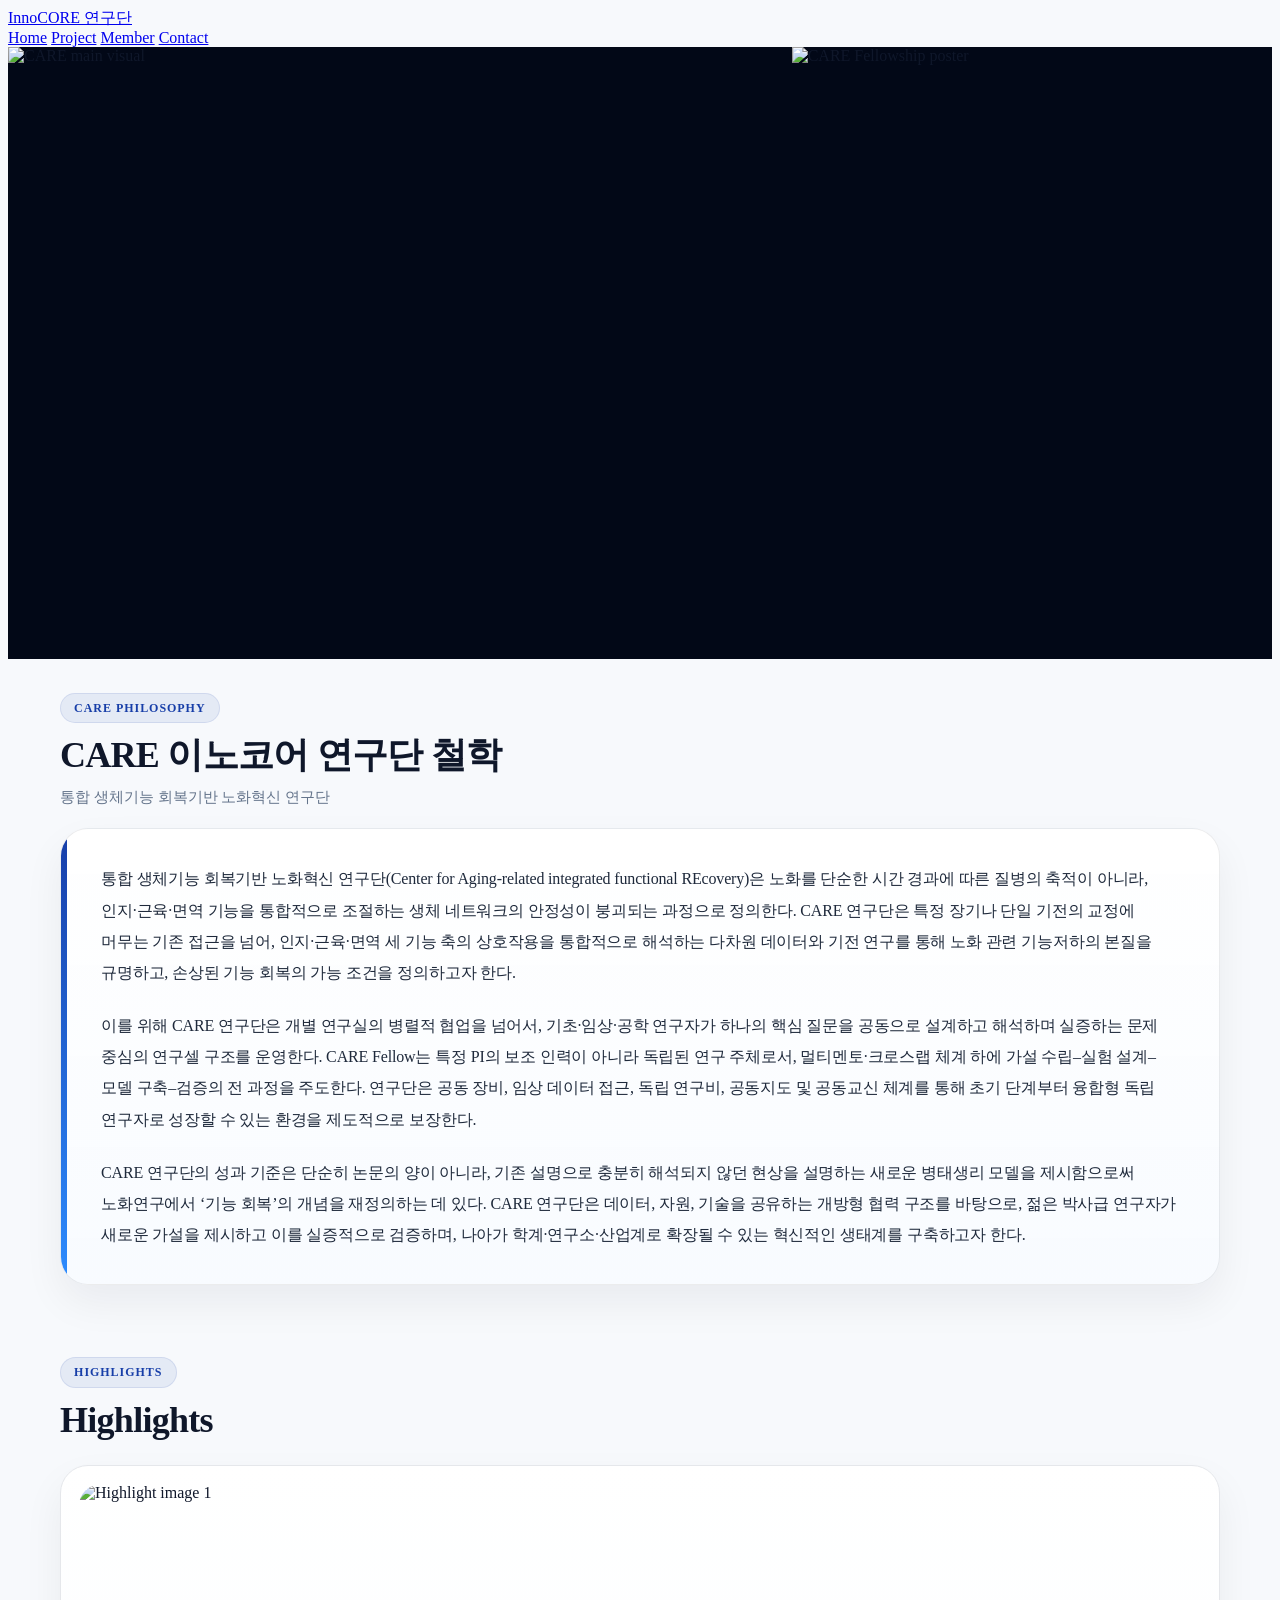
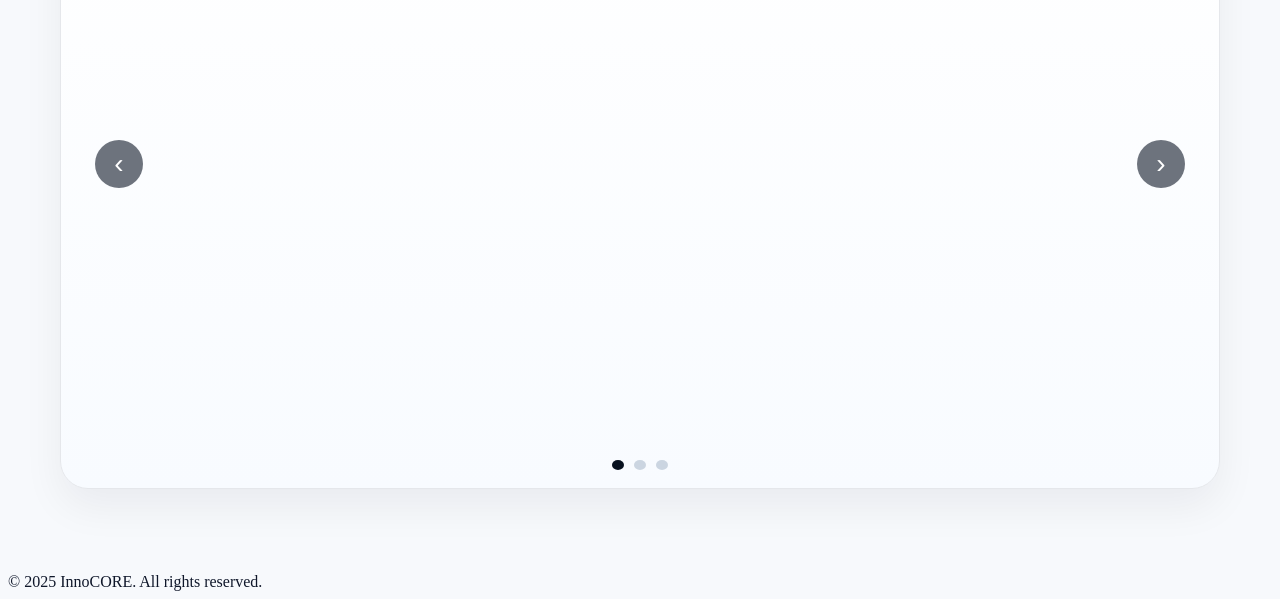
==== index.html @ 2d4a8a47 "add Philosophy" ====
<!DOCTYPE html>
<html lang="ko">
<head>
  <meta charset="UTF-8" />
  <title>InnoCORE 연구단</title>
  <meta name="viewport" content="width=device-width, initial-scale=1.0" />

  <link rel="stylesheet" href="assets/css/style.css" />
  <link rel="stylesheet" href="assets/css/home.css" />
</head>

<body class="home">

  <header class="site-header">
    <a class="brand" href="./" aria-label="Go to Home">
      <span class="brand-text">InnoCORE 연구단</span>
    </a>

    <nav class="site-nav">
      <a href="./">Home</a>
      <a href="project/">Project</a>
      <a href="member/">Member</a>
      <a href="contact/">Contact</a>
    </nav>
  </header>

  <!-- =========================
       HERO
  ========================= -->
  <section class="home-hero-dual">
    <div class="hero-grid">
      <figure class="hero-item hero-item-result">
        <img
          src="assets/img/main/main0.png"
          alt="CARE main visual"
        />
      </figure>

      <figure class="hero-item hero-item-poster">
        <img
          src="assets/img/main/main1.png"
          alt="CARE Fellowship poster"
        />
      </figure>
    </div>
  </section>

  <!-- =========================
       MAIN
  ========================= -->
  <main class="home-page">

    <!-- CARE Philosophy -->
    <section class="home-section philosophy-section">
      <div class="section-head-row philosophy-head">
        <div>
          <span class="section-kicker">CARE Philosophy</span>
          <h2>CARE 이노코어 연구단 철학</h2>
          <p class="section-sub">통합 생체기능 회복기반 노화혁신 연구단</p>
        </div>
      </div>

      <div class="philosophy-card">
        <div class="philosophy-body">
          <p>
            통합 생체기능 회복기반 노화혁신 연구단(Center for Aging-related integrated functional REcovery)은 노화를 단순한 시간 경과에 따른 질병의 축적이 아니라, 인지·근육·면역 기능을 통합적으로 조절하는 생체 네트워크의 안정성이 붕괴되는 과정으로 정의한다. CARE 연구단은 특정 장기나 단일 기전의 교정에 머무는 기존 접근을 넘어, 인지·근육·면역 세 기능 축의 상호작용을 통합적으로 해석하는 다차원 데이터와 기전 연구를 통해 노화 관련 기능저하의 본질을 규명하고, 손상된 기능 회복의 가능 조건을 정의하고자 한다.
          </p>

          <p>
            이를 위해 CARE 연구단은 개별 연구실의 병렬적 협업을 넘어서, 기초·임상·공학 연구자가 하나의 핵심 질문을 공동으로 설계하고 해석하며 실증하는 문제 중심의 연구셀 구조를 운영한다. CARE Fellow는 특정 PI의 보조 인력이 아니라 독립된 연구 주체로서, 멀티멘토·크로스랩 체계 하에 가설 수립–실험 설계–모델 구축–검증의 전 과정을 주도한다. 연구단은 공동 장비, 임상 데이터 접근, 독립 연구비, 공동지도 및 공동교신 체계를 통해 초기 단계부터 융합형 독립 연구자로 성장할 수 있는 환경을 제도적으로 보장한다.
          </p>

          <p>
            CARE 연구단의 성과 기준은 단순히 논문의 양이 아니라, 기존 설명으로 충분히 해석되지 않던 현상을 설명하는 새로운 병태생리 모델을 제시함으로써 노화연구에서 ‘기능 회복’의 개념을 재정의하는 데 있다. CARE 연구단은 데이터, 자원, 기술을 공유하는 개방형 협력 구조를 바탕으로, 젊은 박사급 연구자가 새로운 가설을 제시하고 이를 실증적으로 검증하며, 나아가 학계·연구소·산업계로 확장될 수 있는 혁신적인 생태계를 구축하고자 한다.
          </p>
        </div>
      </div>
    </section>

    <!-- Highlights -->
    <section class="home-section">
      <div class="section-head-row">
        <div>
          <span class="section-kicker">Highlights</span>
          <h2>Highlights</h2>
        </div>
      </div>

      <div class="home-showcase-card">
        <div class="photo-slider">
          <button class="slider-btn prev" aria-label="Previous slide">‹</button>

          <div class="slider-viewport">
            <div class="slider-track">
              <img
                src="assets/img/main/main2.png"
                class="slider-image"
                alt="Highlight image 1"
              />
              <img
                src="assets/img/main/main3.png"
                class="slider-image"
                alt="Highlight image 2"
              />
              <img
                src="assets/img/main/main4.png"
                class="slider-image"
                alt="Highlight image 3"
              />
            </div>
          </div>

          <button class="slider-btn next" aria-label="Next slide">›</button>
        </div>

        <div class="slider-dots">
          <button class="dot active" aria-label="Go to slide 1"></button>
          <button class="dot" aria-label="Go to slide 2"></button>
          <button class="dot" aria-label="Go to slide 3"></button>
        </div>
      </div>
    </section>

  </main>

  <footer>
    © 2025 InnoCORE. All rights reserved.
  </footer>

  <script src="assets/js/main.js"></script>
</body>
</html>
---- assets/css/home.css ----
/* =========================================================
   HOME PAGE
========================================================= */

body.home {
  --home-navy: #08111f;
  --home-blue: #173ea8;
  --home-sky: #2d8cff;
  --home-text: #0f172a;
  --home-muted: #64748b;
  --home-border: #e5e7eb;
  --home-soft: #f8fbff;
  --home-soft-2: #eef4fb;

  background: #f7f9fc;
  color: var(--home-text);
}

/* =========================
   Generic
========================= */

.home-page {
  width: min(1160px, calc(100% - 32px));
  margin: 0 auto;
  padding: 34px 0 84px;
}

.home-section + .home-section {
  margin-top: 72px;
}

.section-head-row {
  display: flex;
  justify-content: space-between;
  align-items: flex-end;
  gap: 20px;
  margin-bottom: 24px;
}

.section-head-row h2 {
  margin: 0;
  font-size: clamp(28px, 3vw, 36px);
  line-height: 1.15;
  letter-spacing: -0.02em;
}

.section-sub {
  margin: 8px 0 0;
  font-size: 15px;
  color: var(--home-muted);
  line-height: 1.7;
}

.section-kicker {
  display: inline-flex;
  align-items: center;
  margin-bottom: 12px;
  padding: 0.42rem 0.82rem;
  border-radius: 999px;
  background: rgba(23, 62, 168, 0.08);
  border: 1px solid rgba(23, 62, 168, 0.10);
  color: var(--home-blue);
  font-size: 12px;
  font-weight: 800;
  letter-spacing: 0.08em;
  text-transform: uppercase;
}

.home-link-btn {
  display: inline-flex;
  align-items: center;
  justify-content: center;
  min-height: 46px;
  padding: 0.78rem 1.15rem;
  border-radius: 999px;
  border: 1px solid var(--home-border);
  background: #ffffff;
  color: var(--home-text);
  font-weight: 700;
  text-decoration: none;
  transition: transform 0.2s ease, box-shadow 0.2s ease, border-color 0.2s ease;
}

.home-link-btn:hover {
  transform: translateY(-2px);
  box-shadow: 0 12px 24px rgba(15, 23, 42, 0.08);
  border-color: #cfd8e3;
}

/* =========================
   HERO - TWO IMAGES
========================= */

.home-hero-dual {
  position: relative;
  width: 100%;
  overflow: hidden;
  background: #020817;
  padding: 0;
}

.hero-grid {
  display: grid;
  grid-template-columns: 1.55fr 0.95fr;
  gap: 0;
  width: 100%;
  margin: 0;
  height: 68vh;
  min-height: 420px;
  max-height: 760px;
}

.hero-item {
  position: relative;
  overflow: hidden;
  background: #000000;
  border-radius: 0;
  box-shadow: none;
  margin: 0;
}

.hero-item img {
  width: 100%;
  height: 100%;
  display: block;
  padding: 0;
  margin: 0;
}

.hero-item-result {
  background: #020817;
}

.hero-item-result img {
  object-fit: cover;
  object-position: center;
}

.hero-item-poster {
  background: #020817;
}

.hero-item-poster img {
  object-fit: contain;
  object-position: center;
  background: #020817;
}

/* =========================
   PHILOSOPHY
========================= */

.philosophy-section {
  margin-top: 0;
}

.philosophy-head {
  margin-bottom: 18px;
}

.philosophy-card {
  position: relative;
  overflow: hidden;
  border: 1px solid rgba(8, 17, 31, 0.08);
  border-radius: 28px;
  background:
    linear-gradient(180deg, rgba(255, 255, 255, 0.96) 0%, rgba(248, 251, 255, 0.98) 100%);
  box-shadow: 0 18px 40px rgba(15, 23, 42, 0.06);
}

.philosophy-card::before {
  content: "";
  position: absolute;
  inset: 0 auto 0 0;
  width: 6px;
  background: linear-gradient(180deg, var(--home-blue) 0%, var(--home-sky) 100%);
}

.philosophy-body {
  padding: 34px 36px 34px 40px;
}

.philosophy-body p {
  margin: 0;
  font-size: 16px;
  line-height: 1.95;
  color: #1e293b;
  letter-spacing: -0.01em;
  word-break: keep-all;
}

.philosophy-body p + p {
  margin-top: 22px;
}

/* =========================
   SHOWCASE / SLIDER
========================= */

.home-showcase-card {
  padding: 18px;
  border: 1px solid var(--home-border);
  border-radius: 28px;
  background: linear-gradient(180deg, #ffffff 0%, var(--home-soft) 100%);
  box-shadow: 0 18px 42px rgba(15, 23, 42, 0.06);
}

.photo-slider {
  position: relative;
  width: 100%;
}

.slider-viewport {
  overflow: hidden;
  border-radius: 22px;
}

.slider-track {
  display: flex;
  transition: transform 0.55s ease;
}

.slider-image {
  min-width: 100%;
  height: 560px;
  object-fit: cover;
  display: block;
}

.slider-btn {
  position: absolute;
  top: 50%;
  transform: translateY(-50%);
  width: 48px;
  height: 48px;
  border-radius: 50%;
  border: none;
  background: rgba(8, 17, 31, 0.58);
  color: #ffffff;
  font-size: 28px;
  cursor: pointer;
  z-index: 2;
  transition: background 0.2s ease;
}

.slider-btn:hover {
  background: rgba(8, 17, 31, 0.82);
}

.slider-btn.prev {
  left: 16px;
}

.slider-btn.next {
  right: 16px;
}

.slider-dots {
  display: flex;
  justify-content: center;
  gap: 10px;
  margin-top: 16px;
}

.slider-dots .dot {
  width: 10px;
  height: 10px;
  border-radius: 50%;
  border: none;
  background: #cbd5e1;
  cursor: pointer;
}

.slider-dots .dot.active {
  background: var(--home-navy);
}

/* =========================
   NEWS
========================= */

.news-grid {
  display: grid;
  grid-template-columns: repeat(3, 1fr);
  gap: 20px;
}

.news-card {
  position: relative;
  overflow: hidden;
  border: 1px solid var(--home-border);
  border-radius: 18px;
  padding: 22px;
  background: #ffffff;
  box-shadow: 0 10px 24px rgba(15, 23, 42, 0.05);
  transition: transform 0.2s ease, box-shadow 0.2s ease;
}

.news-card::before {
  content: "";
  position: absolute;
  top: 0;
  left: 0;
  width: 100%;
  height: 4px;
  background: linear-gradient(90deg, var(--home-blue), var(--home-sky));
}

.news-card:hover {
  transform: translateY(-4px);
  box-shadow: 0 16px 34px rgba(15, 23, 42, 0.1);
}

.news-meta {
  font-size: 12px;
  color: var(--home-muted);
  margin-bottom: 8px;
}

.news-title {
  margin: 0 0 10px;
  font-size: 18px;
  line-height: 1.35;
  font-weight: 700;
}

.news-desc {
  margin: 0 0 12px;
  font-size: 14px;
  color: #475569;
  line-height: 1.75;
}

.news-link {
  font-size: 14px;
  font-weight: 700;
  color: var(--home-text);
  text-decoration: none;
}

.news-link:hover {
  text-decoration: underline;
}

/* =========================
   Responsive
========================= */

@media (max-width: 1024px) {
  .section-head-row {
    flex-direction: column;
    align-items: flex-start;
  }

  .news-grid {
    grid-template-columns: repeat(2, 1fr);
  }

  .slider-image {
    height: 500px;
  }

  .hero-grid {
    grid-template-columns: 1.35fr 0.95fr;
    height: 60vh;
    min-height: 380px;
  }

  .philosophy-body {
    padding: 30px 30px 30px 34px;
  }
}

@media (max-width: 768px) {
  .home-page {
    width: min(1160px, calc(100% - 24px));
    padding: 28px 0 72px;
  }

  .hero-grid {
    grid-template-columns: 1fr;
    grid-template-rows: 46vh 54vh;
    height: auto;
    min-height: 0;
    max-height: none;
  }

  .slider-image {
    height: 400px;
  }

  .news-grid {
    grid-template-columns: 1fr;
  }

  .hero-item-result img {
    object-fit: contain;
  }

  .philosophy-card {
    border-radius: 22px;
  }

  .philosophy-body {
    padding: 26px 22px 26px 26px;
  }

  .philosophy-body p {
    font-size: 15px;
    line-height: 1.9;
  }
}

@media (max-width: 480px) {
  .home-page {
    padding: 24px 0 64px;
  }

  .home-showcase-card {
    padding: 12px;
    border-radius: 20px;
  }

  .slider-image {
    height: 300px;
  }

  .slider-btn {
    width: 42px;
    height: 42px;
    font-size: 24px;
  }

  .hero-grid {
    grid-template-rows: 230px 310px;
  }

  .philosophy-body {
    padding: 22px 18px 22px 22px;
  }

  .philosophy-body p {
    font-size: 14px;
    line-height: 1.85;
  }
}
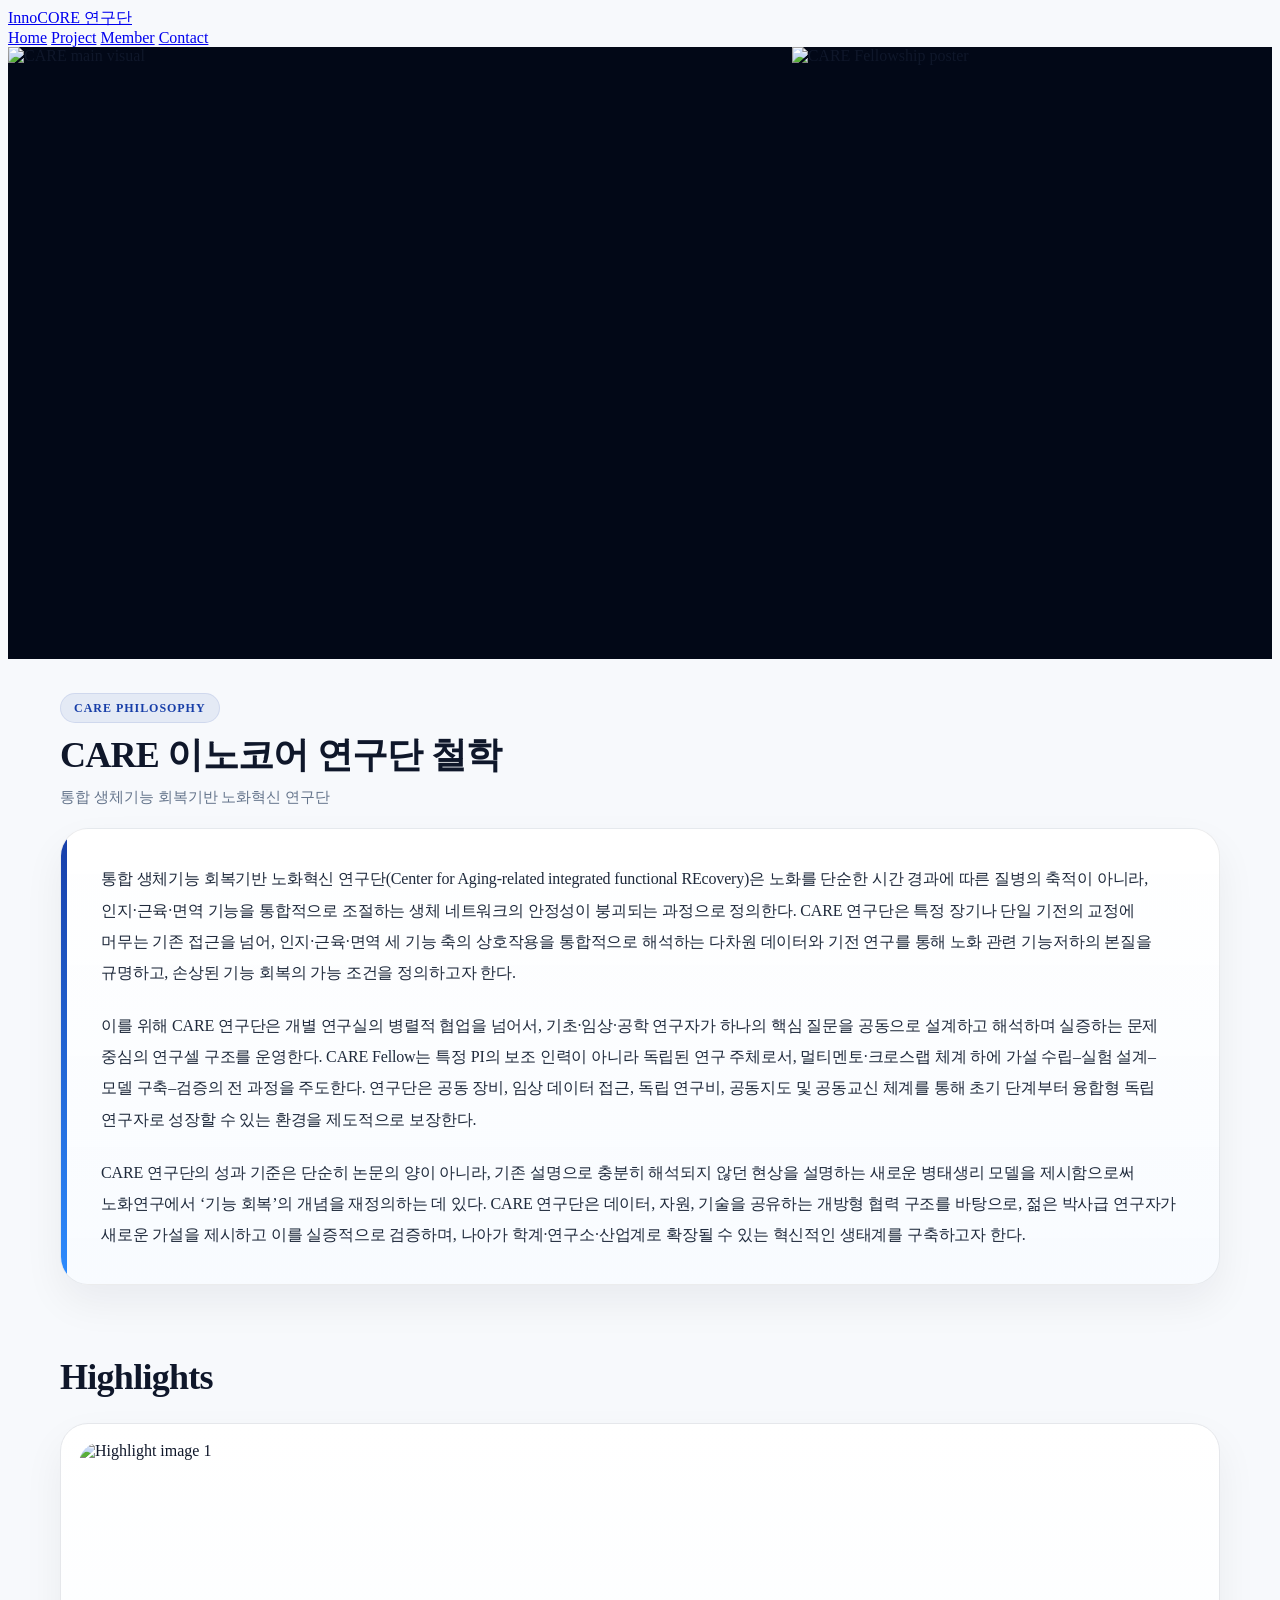
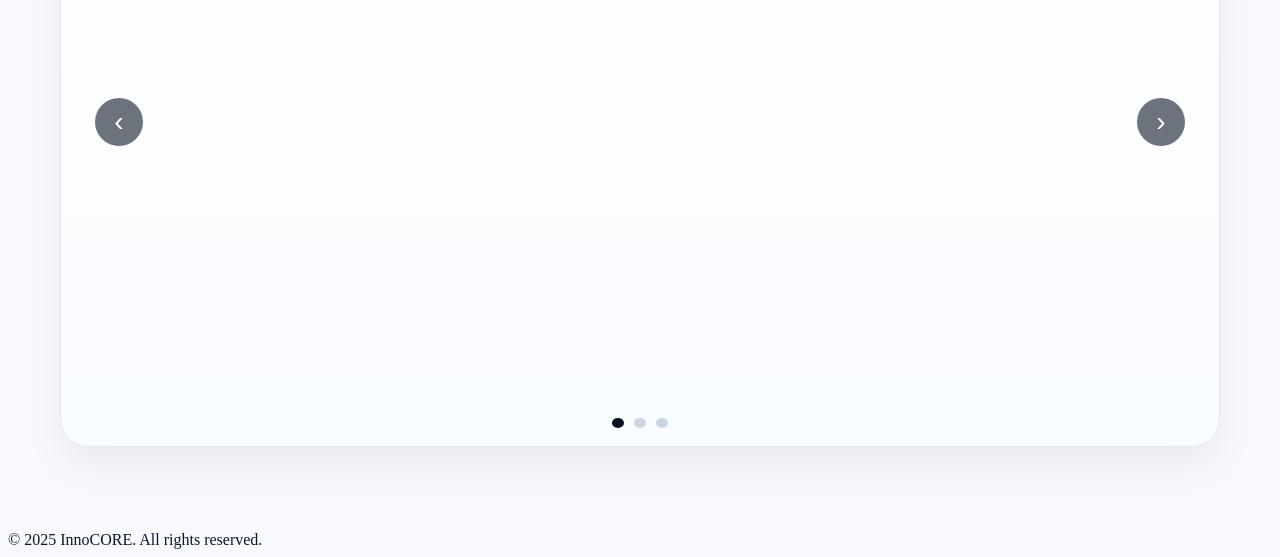
==== commit 10578c96: "Philosopy" ====
--- a/index.html
+++ b/index.html
@@ -38,7 +38,7 @@
 
       <figure class="hero-item hero-item-poster">
         <img
-          src="assets/img/main/main1.png"
+          src="assets/img/main/poster.png"
           alt="CARE Fellowship poster"
         />
       </figure>
@@ -81,7 +81,6 @@
     <section class="home-section">
       <div class="section-head-row">
         <div>
-          <span class="section-kicker">Highlights</span>
           <h2>Highlights</h2>
         </div>
       </div>
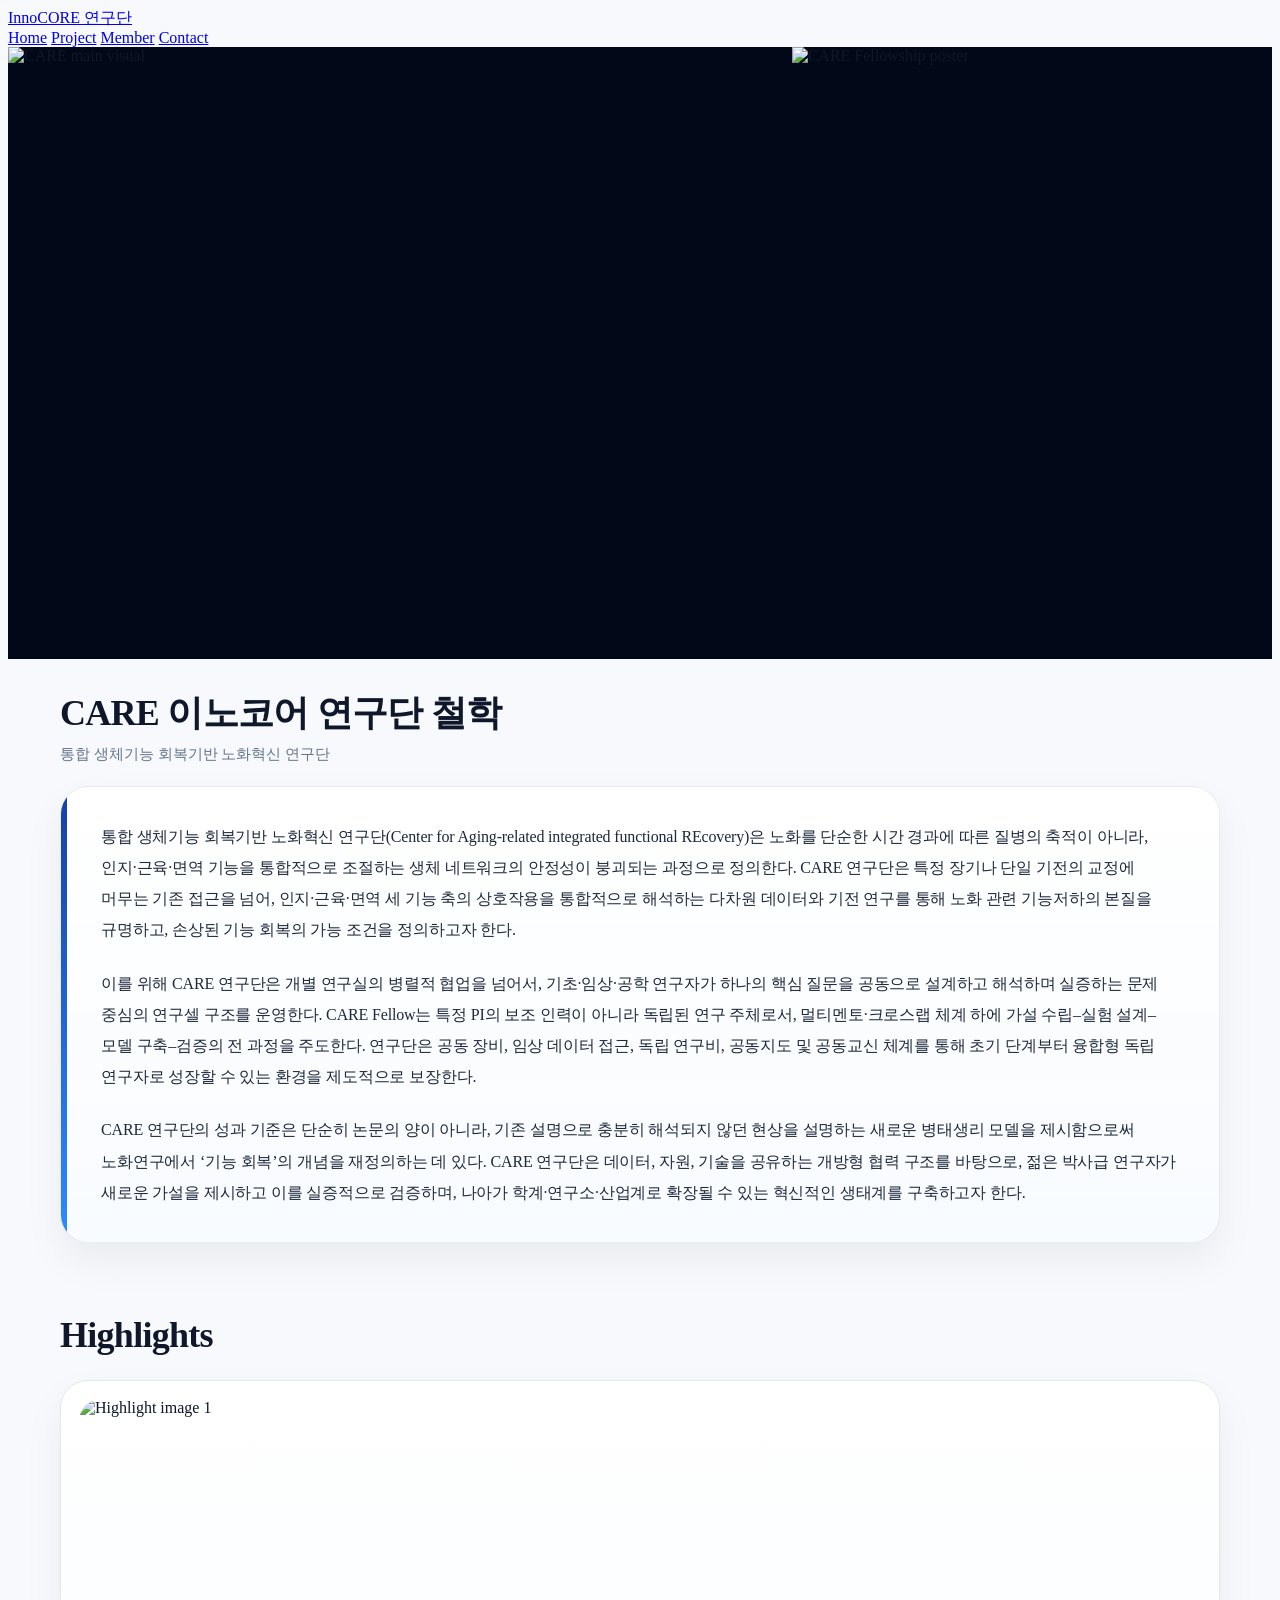
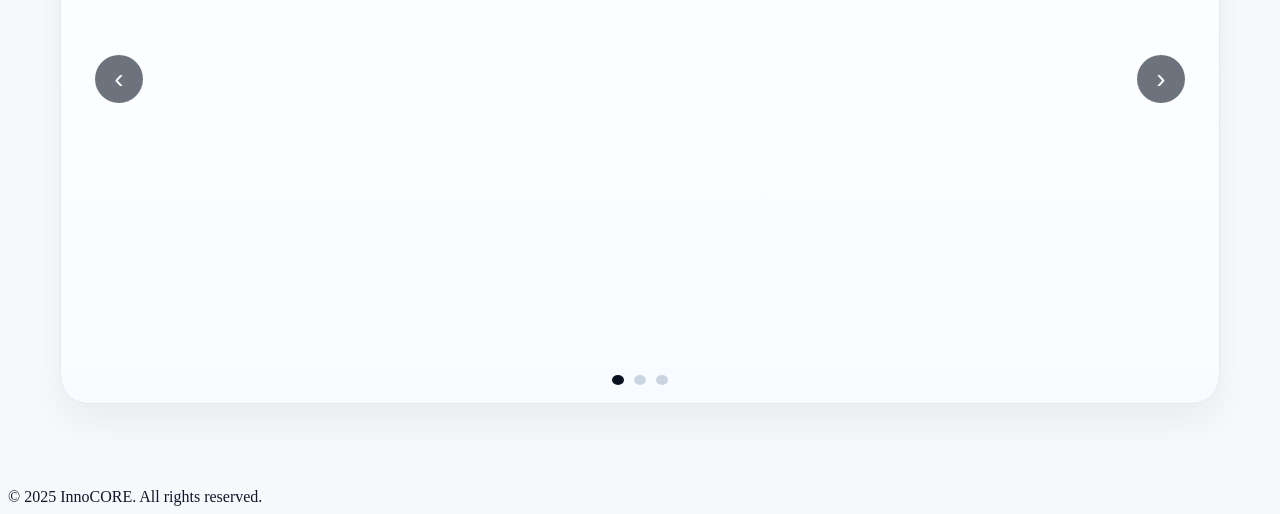
==== commit bc6a9135: "Philosopy" ====
--- a/index.html
+++ b/index.html
@@ -54,7 +54,6 @@
     <section class="home-section philosophy-section">
       <div class="section-head-row philosophy-head">
         <div>
-          <span class="section-kicker">CARE Philosophy</span>
           <h2>CARE 이노코어 연구단 철학</h2>
           <p class="section-sub">통합 생체기능 회복기반 노화혁신 연구단</p>
         </div>
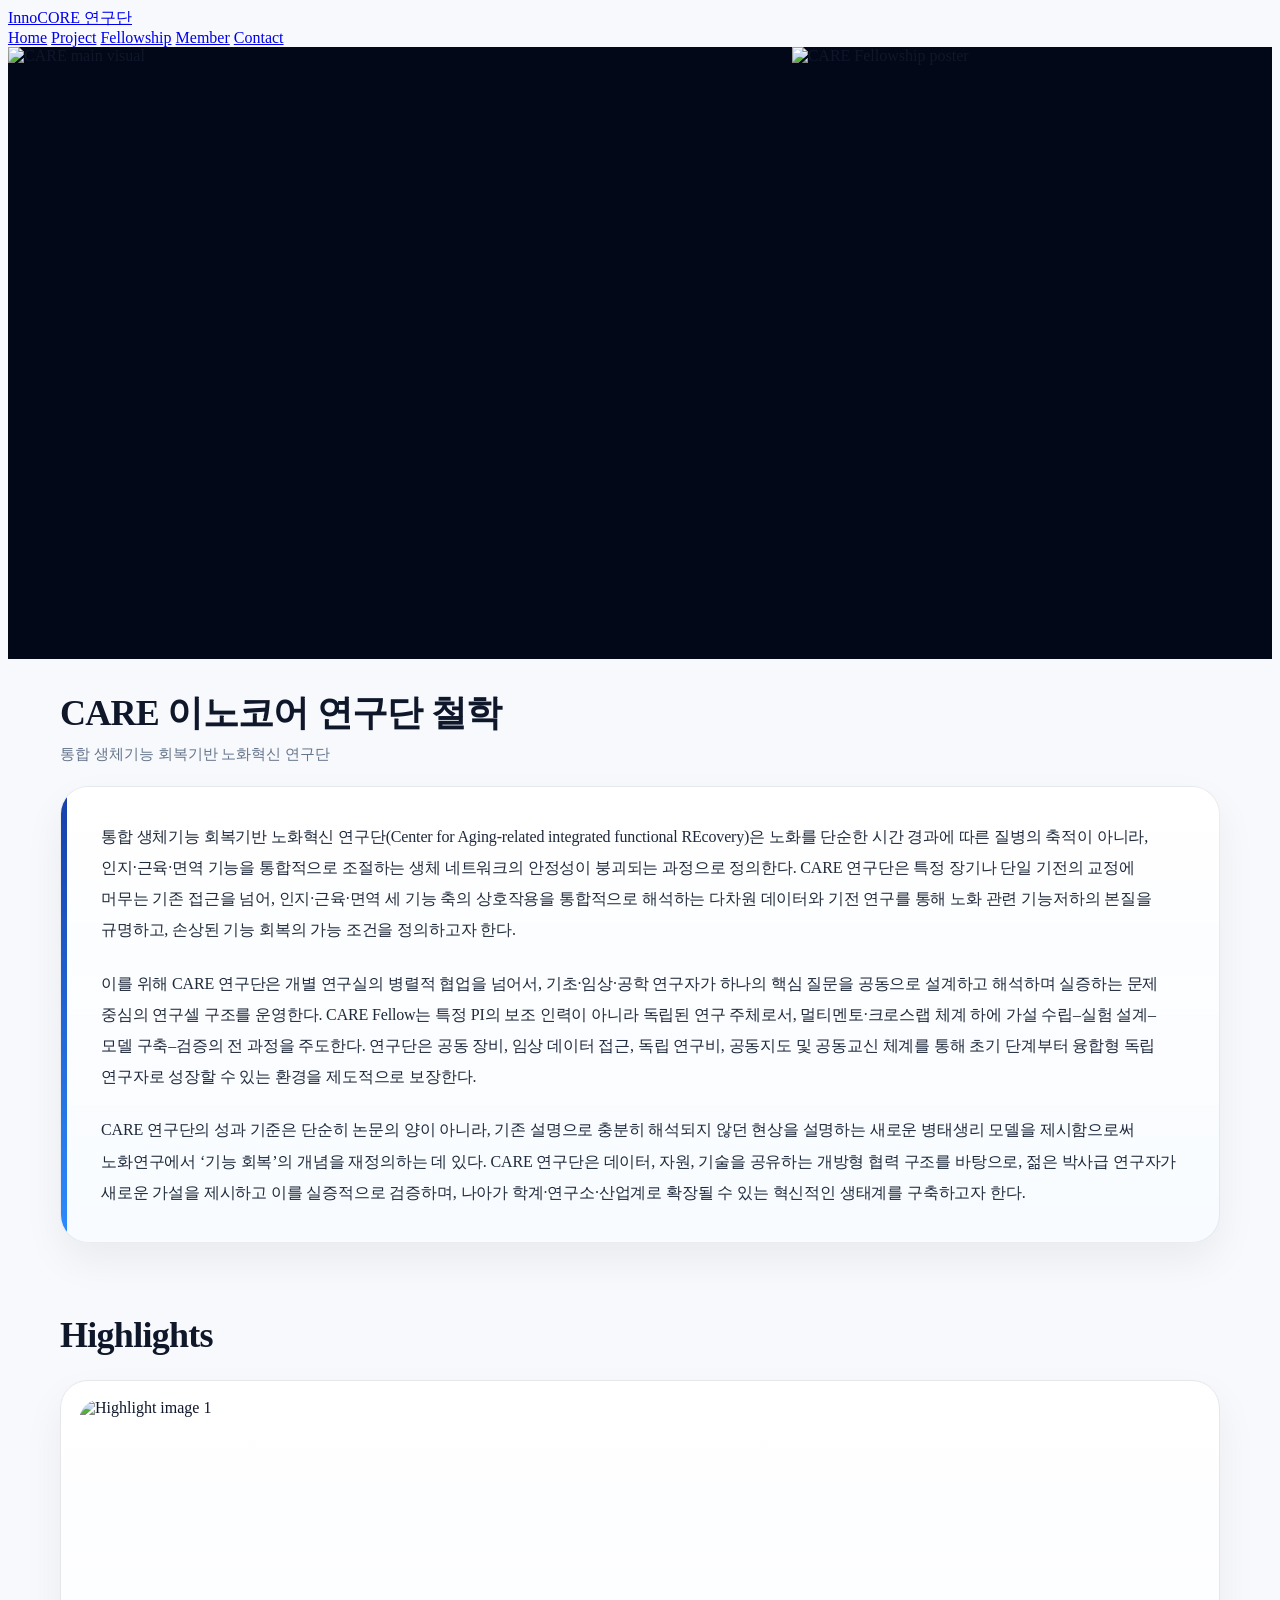
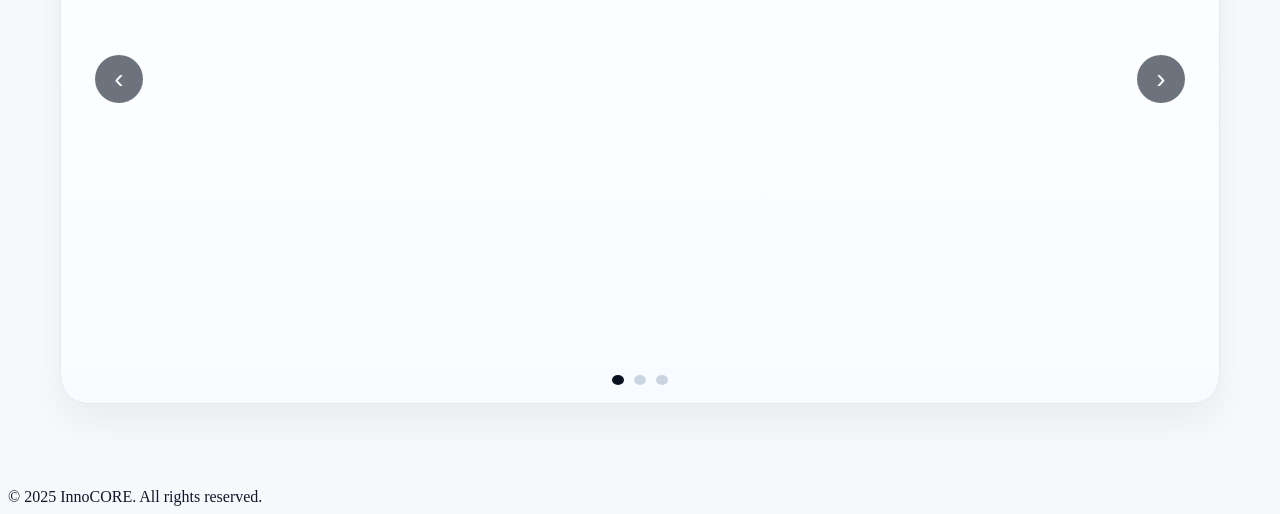
==== commit 4253f9fc: "Philosopy" ====
--- a/index.html
+++ b/index.html
@@ -19,6 +19,7 @@
     <nav class="site-nav">
       <a href="./">Home</a>
       <a href="project/">Project</a>
+      <a href="fellowship/">Fellowship</a>
       <a href="member/">Member</a>
       <a href="contact/">Contact</a>
     </nav>
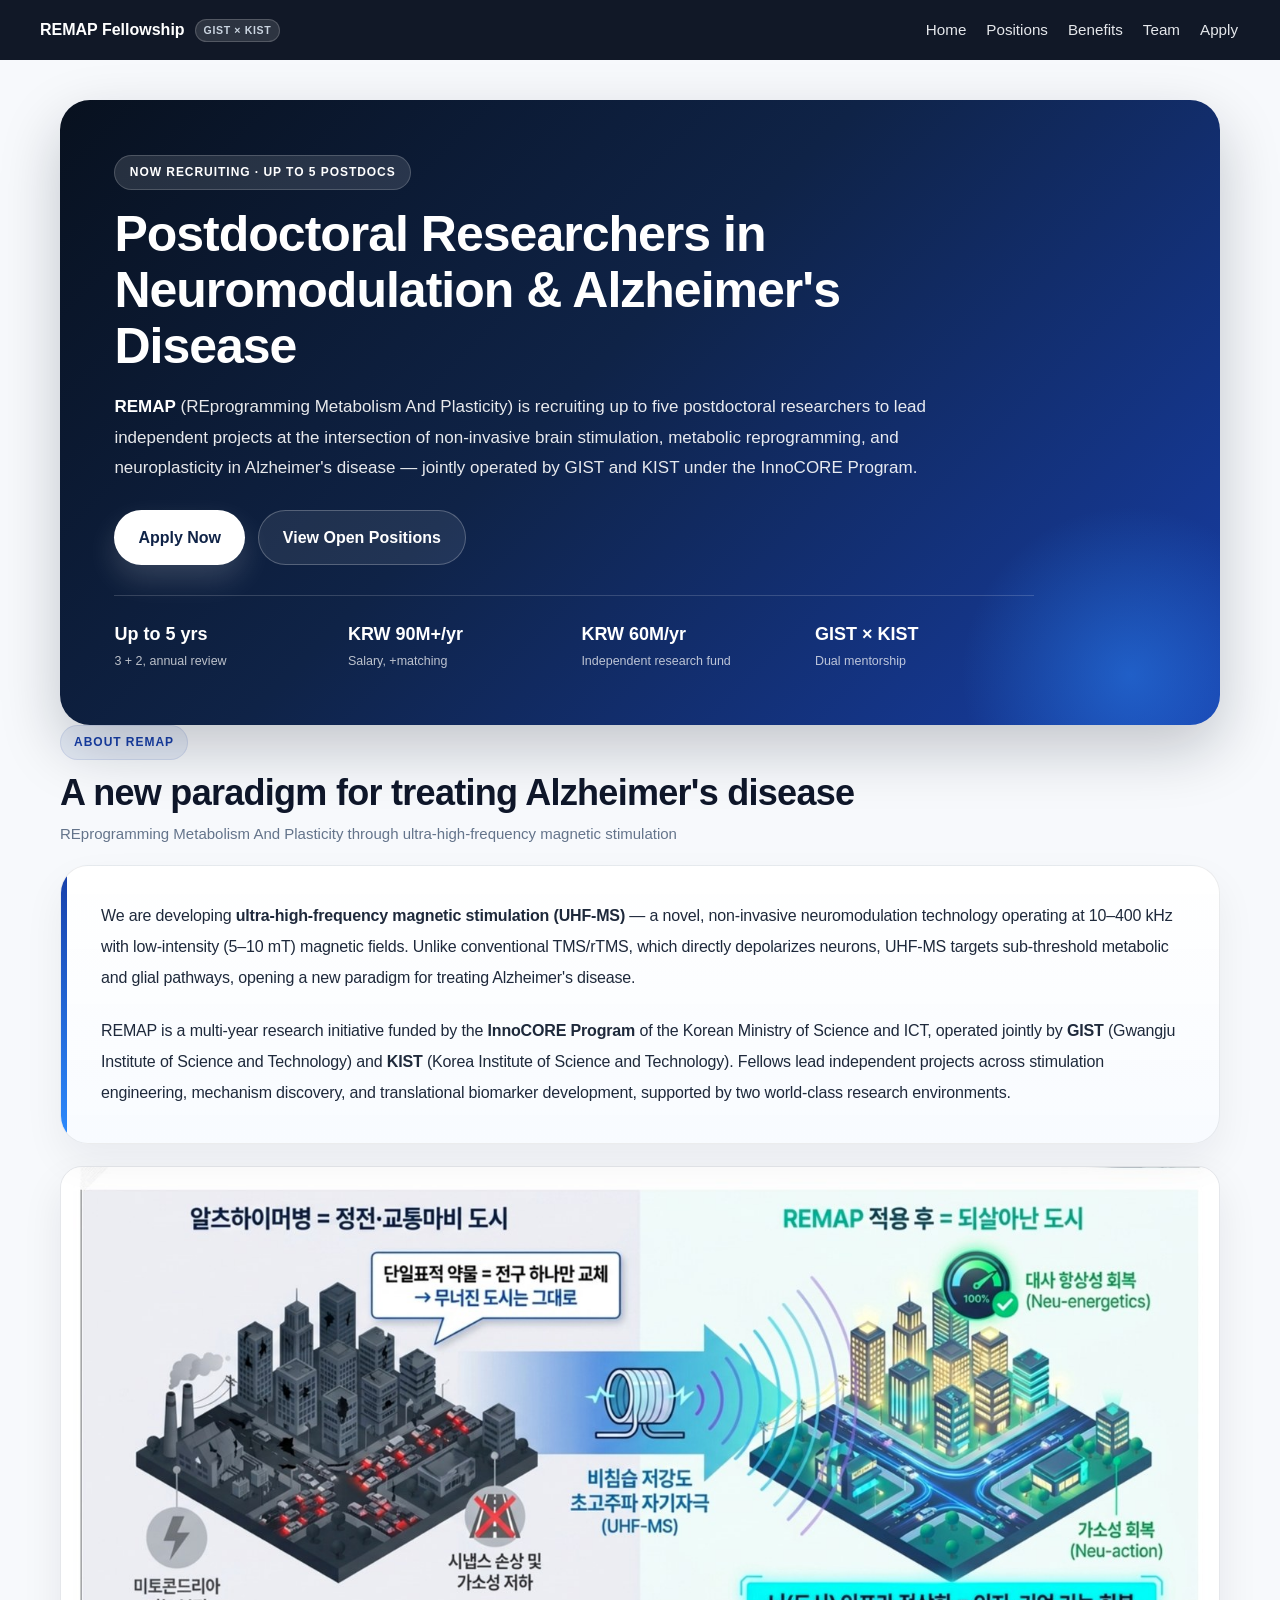
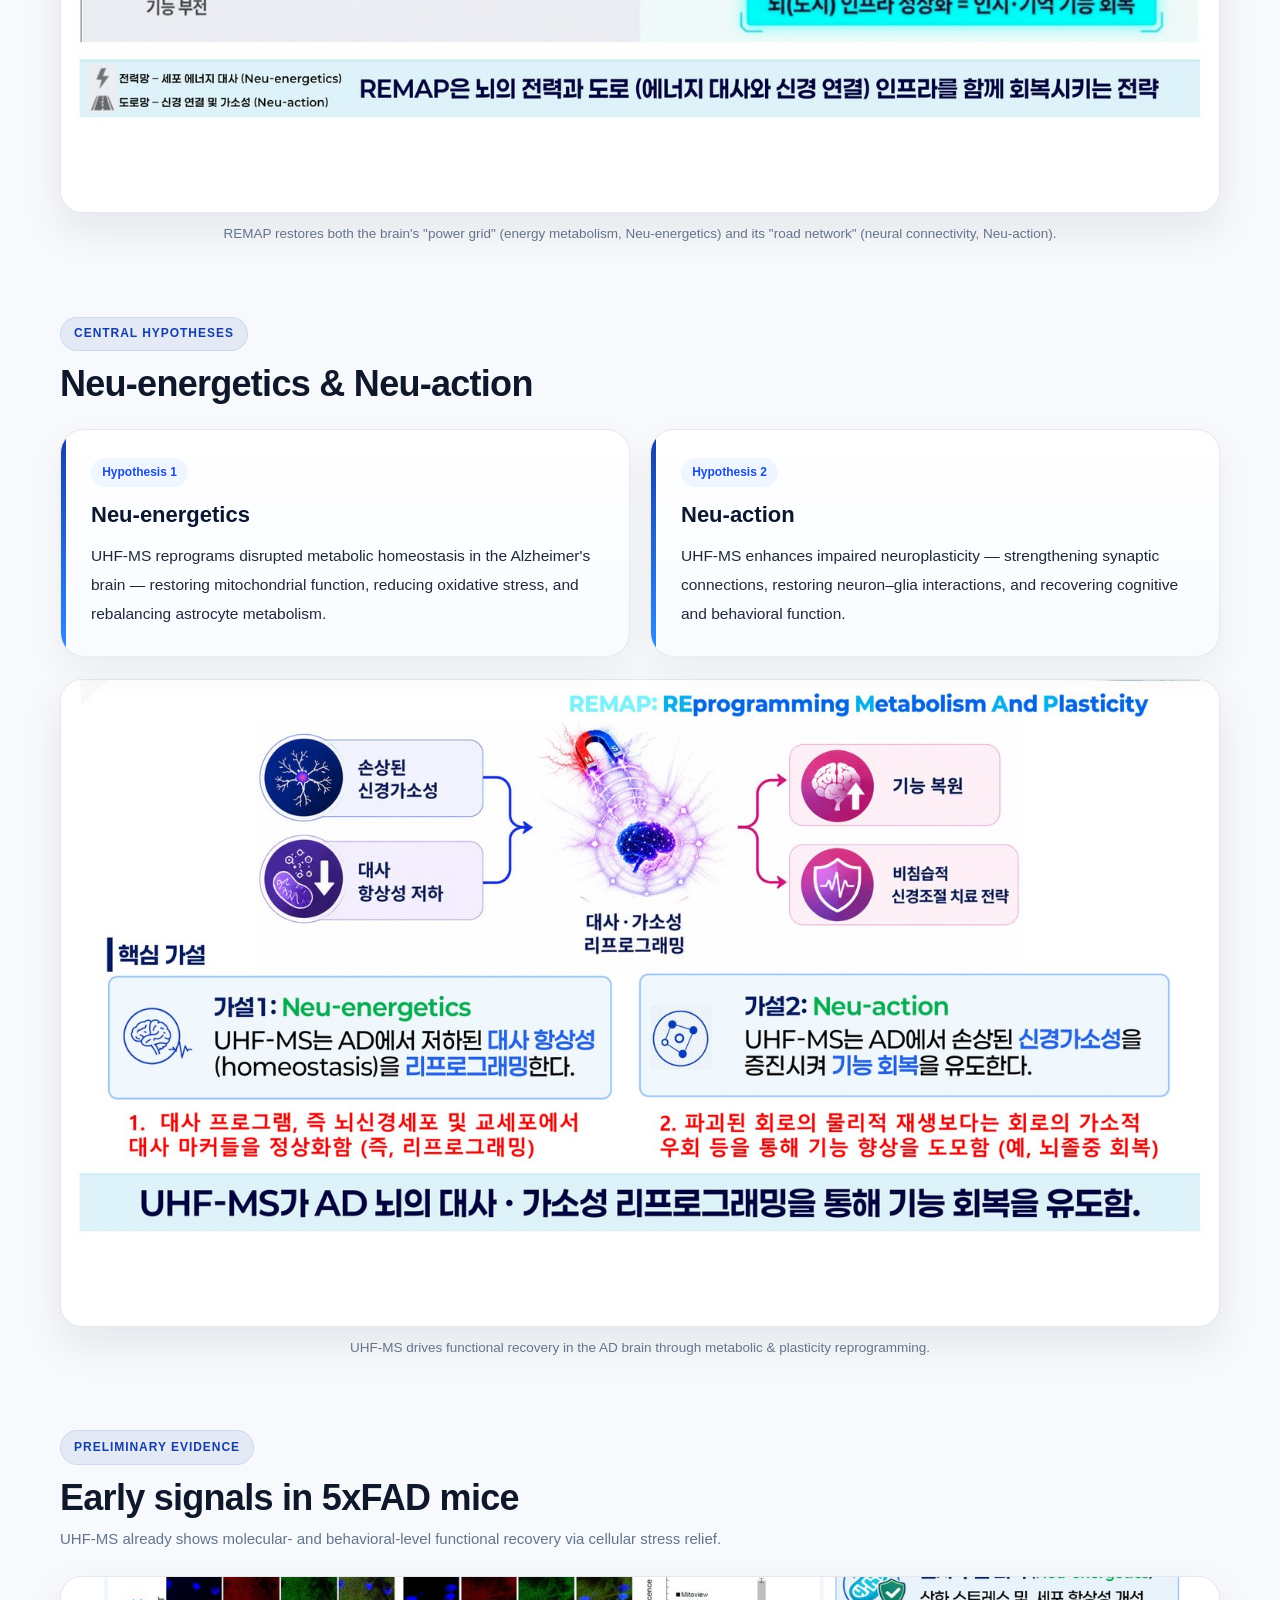
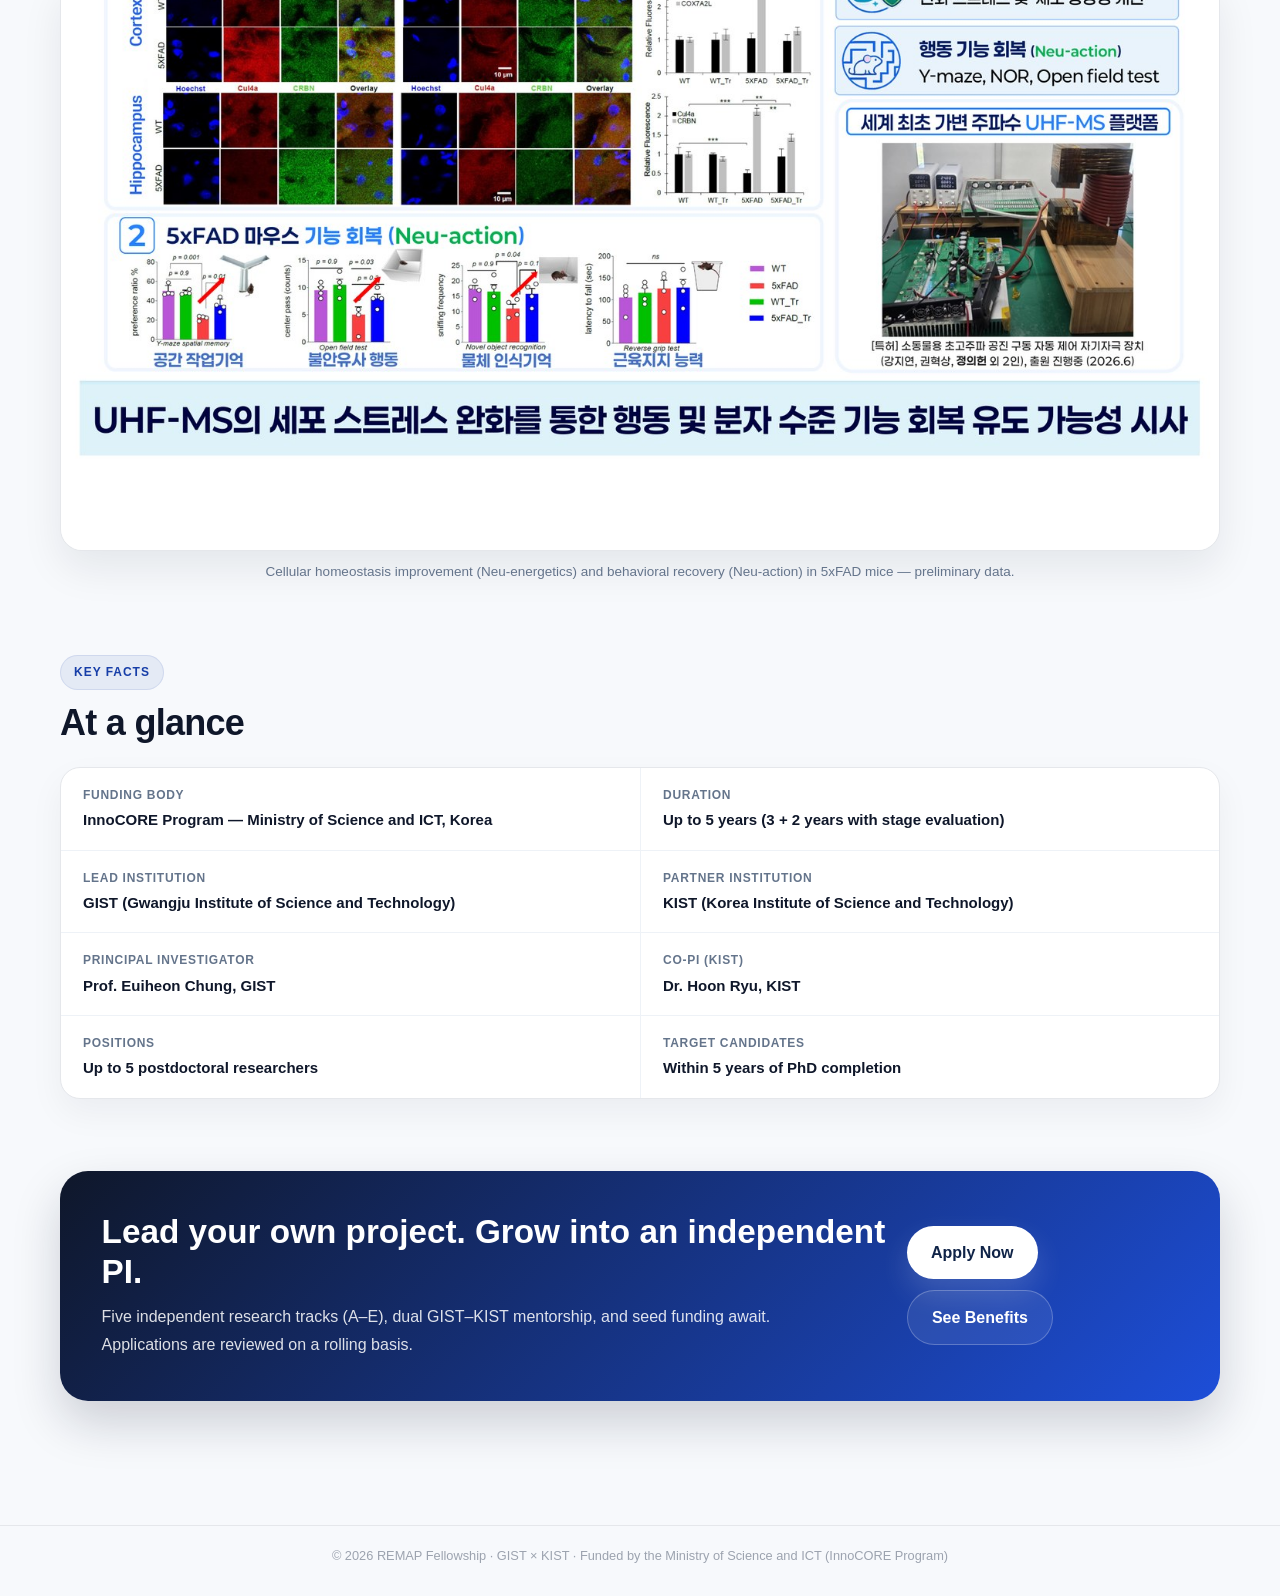
==== commit d052212f: "Replace template with REMAP Fellowship recruitment site - Rebuild Home/Positions/Benefits/Team/Apply" ====
--- a/index.html
+++ b/index.html
@@ -1,9 +1,10 @@
 <!DOCTYPE html>
-<html lang="ko">
+<html lang="en">
 <head>
   <meta charset="UTF-8" />
-  <title>InnoCORE 연구단</title>
+  <title>REMAP Fellowship — Postdoctoral Researchers | GIST × KIST</title>
   <meta name="viewport" content="width=device-width, initial-scale=1.0" />
+  <meta name="description" content="REMAP Fellowship: up to five postdoctoral researchers leading independent projects in non-invasive neuromodulation, metabolic reprogramming, and neuroplasticity for Alzheimer's disease. Funded by the InnoCORE Program, GIST × KIST." />
 
   <link rel="stylesheet" href="assets/css/style.css" />
   <link rel="stylesheet" href="assets/css/home.css" />
@@ -13,109 +14,171 @@
 
   <header class="site-header">
     <a class="brand" href="./" aria-label="Go to Home">
-      <span class="brand-text">InnoCORE 연구단</span>
+      <span class="brand-text">REMAP Fellowship</span>
+      <span class="brand-tag">GIST × KIST</span>
     </a>
 
     <nav class="site-nav">
       <a href="./">Home</a>
-      <a href="project/">Project</a>
-      <a href="fellowship/">Fellowship</a>
-      <a href="member/">Member</a>
-      <a href="contact/">Contact</a>
+      <a href="project/">Positions</a>
+      <a href="fellowship/">Benefits</a>
+      <a href="member/">Team</a>
+      <a href="contact/">Apply</a>
     </nav>
   </header>
 
-  <!-- =========================
-       HERO
-  ========================= -->
-  <section class="home-hero-dual">
-    <div class="hero-grid">
-      <figure class="hero-item hero-item-result">
-        <img
-          src="assets/img/main/main0.png"
-          alt="CARE main visual"
-        />
-      </figure>
-
-      <figure class="hero-item hero-item-poster">
-        <img
-          src="assets/img/main/poster.png"
-          alt="CARE Fellowship poster"
-        />
-      </figure>
-    </div>
-  </section>
-
-  <!-- =========================
-       MAIN
-  ========================= -->
   <main class="home-page">
 
-    <!-- CARE Philosophy -->
+    <!-- =========================
+         HERO
+    ========================= -->
+    <section class="remap-hero">
+      <div class="remap-hero-inner">
+        <span class="remap-kicker">Now Recruiting · Up to 5 Postdocs</span>
+        <h1>Postdoctoral Researchers in Neuromodulation &amp; Alzheimer's Disease</h1>
+        <p class="remap-hero-sub">
+          <strong>REMAP</strong> (REprogramming Metabolism And Plasticity) is recruiting up to five
+          postdoctoral researchers to lead independent projects at the intersection of
+          non-invasive brain stimulation, metabolic reprogramming, and neuroplasticity in
+          Alzheimer's disease — jointly operated by GIST and KIST under the InnoCORE Program.
+        </p>
+        <div class="remap-hero-actions">
+          <a class="remap-btn remap-btn-primary" href="contact/">Apply Now</a>
+          <a class="remap-btn remap-btn-ghost" href="project/">View Open Positions</a>
+        </div>
+        <div class="remap-hero-meta">
+          <div><strong>Up to 5 yrs</strong><span>3 + 2, annual review</span></div>
+          <div><strong>KRW 90M+/yr</strong><span>Salary, +matching</span></div>
+          <div><strong>KRW 60M/yr</strong><span>Independent research fund</span></div>
+          <div><strong>GIST × KIST</strong><span>Dual mentorship</span></div>
+        </div>
+      </div>
+    </section>
+
+    <!-- =========================
+         ABOUT REMAP
+    ========================= -->
     <section class="home-section philosophy-section">
       <div class="section-head-row philosophy-head">
         <div>
-          <h2>CARE 이노코어 연구단 철학</h2>
-          <p class="section-sub">통합 생체기능 회복기반 노화혁신 연구단</p>
+          <span class="section-kicker">About REMAP</span>
+          <h2>A new paradigm for treating Alzheimer's disease</h2>
+          <p class="section-sub">REprogramming Metabolism And Plasticity through ultra-high-frequency magnetic stimulation</p>
         </div>
       </div>
 
       <div class="philosophy-card">
         <div class="philosophy-body">
           <p>
-            통합 생체기능 회복기반 노화혁신 연구단(Center for Aging-related integrated functional REcovery)은 노화를 단순한 시간 경과에 따른 질병의 축적이 아니라, 인지·근육·면역 기능을 통합적으로 조절하는 생체 네트워크의 안정성이 붕괴되는 과정으로 정의한다. CARE 연구단은 특정 장기나 단일 기전의 교정에 머무는 기존 접근을 넘어, 인지·근육·면역 세 기능 축의 상호작용을 통합적으로 해석하는 다차원 데이터와 기전 연구를 통해 노화 관련 기능저하의 본질을 규명하고, 손상된 기능 회복의 가능 조건을 정의하고자 한다.
+            We are developing <strong>ultra-high-frequency magnetic stimulation (UHF-MS)</strong> — a novel,
+            non-invasive neuromodulation technology operating at 10–400 kHz with low-intensity (5–10 mT)
+            magnetic fields. Unlike conventional TMS/rTMS, which directly depolarizes neurons, UHF-MS targets
+            sub-threshold metabolic and glial pathways, opening a new paradigm for treating Alzheimer's disease.
           </p>
-
           <p>
-            이를 위해 CARE 연구단은 개별 연구실의 병렬적 협업을 넘어서, 기초·임상·공학 연구자가 하나의 핵심 질문을 공동으로 설계하고 해석하며 실증하는 문제 중심의 연구셀 구조를 운영한다. CARE Fellow는 특정 PI의 보조 인력이 아니라 독립된 연구 주체로서, 멀티멘토·크로스랩 체계 하에 가설 수립–실험 설계–모델 구축–검증의 전 과정을 주도한다. 연구단은 공동 장비, 임상 데이터 접근, 독립 연구비, 공동지도 및 공동교신 체계를 통해 초기 단계부터 융합형 독립 연구자로 성장할 수 있는 환경을 제도적으로 보장한다.
-          </p>
-
-          <p>
-            CARE 연구단의 성과 기준은 단순히 논문의 양이 아니라, 기존 설명으로 충분히 해석되지 않던 현상을 설명하는 새로운 병태생리 모델을 제시함으로써 노화연구에서 ‘기능 회복’의 개념을 재정의하는 데 있다. CARE 연구단은 데이터, 자원, 기술을 공유하는 개방형 협력 구조를 바탕으로, 젊은 박사급 연구자가 새로운 가설을 제시하고 이를 실증적으로 검증하며, 나아가 학계·연구소·산업계로 확장될 수 있는 혁신적인 생태계를 구축하고자 한다.
+            REMAP is a multi-year research initiative funded by the <strong>InnoCORE Program</strong> of the
+            Korean Ministry of Science and ICT, operated jointly by <strong>GIST</strong> (Gwangju Institute of
+            Science and Technology) and <strong>KIST</strong> (Korea Institute of Science and Technology). Fellows
+            lead independent projects across stimulation engineering, mechanism discovery, and translational
+            biomarker development, supported by two world-class research environments.
           </p>
         </div>
       </div>
+
+      <figure class="figure-band">
+        <img src="assets/img/remap/concept.jpg" alt="REMAP concept: restoring the brain's energy and connectivity infrastructure" />
+        <figcaption>REMAP restores both the brain's "power grid" (energy metabolism, Neu-energetics) and its "road network" (neural connectivity, Neu-action).</figcaption>
+      </figure>
     </section>
 
-    <!-- Highlights -->
+    <!-- =========================
+         TWO HYPOTHESES
+    ========================= -->
     <section class="home-section">
       <div class="section-head-row">
         <div>
-          <h2>Highlights</h2>
+          <span class="section-kicker">Central Hypotheses</span>
+          <h2>Neu-energetics &amp; Neu-action</h2>
         </div>
       </div>
 
-      <div class="home-showcase-card">
-        <div class="photo-slider">
-          <button class="slider-btn prev" aria-label="Previous slide">‹</button>
+      <div class="hypo-grid">
+        <article class="hypo-card">
+          <span class="hypo-tag">Hypothesis 1</span>
+          <h3>Neu-energetics</h3>
+          <p>
+            UHF-MS reprograms disrupted metabolic homeostasis in the Alzheimer's brain — restoring
+            mitochondrial function, reducing oxidative stress, and rebalancing astrocyte metabolism.
+          </p>
+        </article>
+        <article class="hypo-card">
+          <span class="hypo-tag">Hypothesis 2</span>
+          <h3>Neu-action</h3>
+          <p>
+            UHF-MS enhances impaired neuroplasticity — strengthening synaptic connections, restoring
+            neuron–glia interactions, and recovering cognitive and behavioral function.
+          </p>
+        </article>
+      </div>
 
-          <div class="slider-viewport">
-            <div class="slider-track">
-              <img
-                src="assets/img/main/main2.png"
-                class="slider-image"
-                alt="Highlight image 1"
-              />
-              <img
-                src="assets/img/main/main3.png"
-                class="slider-image"
-                alt="Highlight image 2"
-              />
-              <img
-                src="assets/img/main/main4.png"
-                class="slider-image"
-                alt="Highlight image 3"
-              />
-            </div>
-          </div>
+      <figure class="figure-band">
+        <img src="assets/img/remap/hypothesis.jpg" alt="UHF-MS reprograms metabolism and plasticity to drive functional recovery in AD" />
+        <figcaption>UHF-MS drives functional recovery in the AD brain through metabolic &amp; plasticity reprogramming.</figcaption>
+      </figure>
+    </section>
 
-          <button class="slider-btn next" aria-label="Next slide">›</button>
+    <!-- =========================
+         PRELIMINARY EVIDENCE
+    ========================= -->
+    <section class="home-section">
+      <div class="section-head-row">
+        <div>
+          <span class="section-kicker">Preliminary Evidence</span>
+          <h2>Early signals in 5xFAD mice</h2>
+          <p class="section-sub">UHF-MS already shows molecular- and behavioral-level functional recovery via cellular stress relief.</p>
         </div>
+      </div>
+      <figure class="figure-band">
+        <img src="assets/img/remap/evidence.jpg" alt="Preliminary 5xFAD results: cellular homeostasis improvement (Neu-energetics) and behavioral recovery (Neu-action)" />
+        <figcaption>Cellular homeostasis improvement (Neu-energetics) and behavioral recovery (Neu-action) in 5xFAD mice — preliminary data.</figcaption>
+      </figure>
+    </section>
 
-        <div class="slider-dots">
-          <button class="dot active" aria-label="Go to slide 1"></button>
-          <button class="dot" aria-label="Go to slide 2"></button>
-          <button class="dot" aria-label="Go to slide 3"></button>
+    <!-- =========================
+         KEY FACTS
+    ========================= -->
+    <section class="home-section">
+      <div class="section-head-row">
+        <div>
+          <span class="section-kicker">Key Facts</span>
+          <h2>At a glance</h2>
+        </div>
+      </div>
+
+      <div class="facts-grid">
+        <div class="fact-row"><span>Funding body</span><strong>InnoCORE Program — Ministry of Science and ICT, Korea</strong></div>
+        <div class="fact-row"><span>Duration</span><strong>Up to 5 years (3 + 2 years with stage evaluation)</strong></div>
+        <div class="fact-row"><span>Lead institution</span><strong>GIST (Gwangju Institute of Science and Technology)</strong></div>
+        <div class="fact-row"><span>Partner institution</span><strong>KIST (Korea Institute of Science and Technology)</strong></div>
+        <div class="fact-row"><span>Principal Investigator</span><strong>Prof. Euiheon Chung, GIST</strong></div>
+        <div class="fact-row"><span>Co-PI (KIST)</span><strong>Dr. Hoon Ryu, KIST</strong></div>
+        <div class="fact-row"><span>Positions</span><strong>Up to 5 postdoctoral researchers</strong></div>
+        <div class="fact-row"><span>Target candidates</span><strong>Within 5 years of PhD completion</strong></div>
+      </div>
+    </section>
+
+    <!-- =========================
+         CTA
+    ========================= -->
+    <section class="home-section">
+      <div class="remap-cta">
+        <div>
+          <h2>Lead your own project. Grow into an independent PI.</h2>
+          <p>Five independent research tracks (A–E), dual GIST–KIST mentorship, and seed funding await. Applications are reviewed on a rolling basis.</p>
+        </div>
+        <div class="remap-cta-links">
+          <a class="remap-btn remap-btn-primary" href="contact/">Apply Now</a>
+          <a class="remap-btn remap-btn-ghost" href="fellowship/">See Benefits</a>
         </div>
       </div>
     </section>
@@ -123,9 +186,9 @@
   </main>
 
   <footer>
-    © 2025 InnoCORE. All rights reserved.
+    © 2026 REMAP Fellowship · GIST × KIST · Funded by the Ministry of Science and ICT (InnoCORE Program)
   </footer>
 
   <script src="assets/js/main.js"></script>
 </body>
-</html>+</html>
--- a/assets/css/style.css
+++ b/assets/css/style.css
@@ -0,0 +1,151 @@
+/* =========================================================
+   Base / Layout (GLOBAL)
+========================================================= */
+* { box-sizing: border-box; }
+
+body{
+  margin: 0;
+  font-family: -apple-system, BlinkMacSystemFont, "Segoe UI", sans-serif;
+  line-height: 1.6;
+  color: #0f172a;
+  background: #ffffff;
+}
+
+/* ✅ 기본 페이지 레이아웃 */
+main{
+  max-width: 1300px;
+  margin: 0 auto;
+  padding: 28px 24px;
+}
+
+h1,h2,h3{ margin-top: 0; }
+
+footer{
+  text-align: center;
+  padding: 20px 0 30px;
+  font-size: 0.8rem;
+  color: #9ca3af;
+  border-top: 1px solid #e5e7eb;
+  margin-top: 40px;
+}
+
+/* =========================================================
+   Header / Nav (GLOBAL)
+   - ✅ 로고(이미지+텍스트)는 왼쪽
+   - ✅ 메뉴(nav)는 오른쪽 끝
+========================================================= */
+.site-header{
+  background: #111827;
+  color: #fff;
+  padding: 12px 40px;
+
+  display: flex;
+  align-items: center;
+  justify-content: space-between; /* 양끝 정렬 */
+  gap: 20px;
+}
+
+/* ---- Brand (logo image + text) ---- */
+.brand{
+  display: inline-flex;
+  align-items: center;
+  gap: 10px;
+
+  text-decoration: none;
+  color: #fff;
+
+  font-weight: 800;
+  font-size: 1rem;
+  white-space: nowrap;
+}
+
+.brand-logo{
+  width: 30px !important;
+  height: 30px !important;
+  max-width: 30px !important;
+  max-height: 30px !important;
+  object-fit: contain;
+  display: block;
+}
+
+
+.brand-text{
+  display: inline-block;
+}
+
+.brand-tag{
+  display: inline-block;
+  padding: 2px 8px;
+  border-radius: 999px;
+  background: rgba(255,255,255,0.12);
+  border: 1px solid rgba(255,255,255,0.18);
+  font-size: 0.66rem;
+  font-weight: 700;
+  letter-spacing: 0.06em;
+  color: #cbd5e1;
+}
+
+/* ---- Nav ---- */
+.site-nav{
+  margin-left: auto;          /* 🔥 nav를 오른쪽으로 밀기 */
+  display: flex;
+  align-items: center;
+  justify-content: flex-end;
+
+  flex-wrap: wrap;
+  gap: 16px;
+}
+
+.site-nav a{
+  color: #e5e7eb;
+  text-decoration: none;
+  font-size: 0.95rem;
+  padding: 6px 2px;
+}
+
+.site-nav a:hover{
+  color: #ffffff;
+  text-decoration: underline;
+}
+
+/* =========================================================
+   Buttons (GLOBAL)
+========================================================= */
+.btn{
+  display: inline-flex;
+  align-items: center;
+  justify-content: center;
+  padding: 10px 14px;
+  border-radius: 10px;
+  border: 1px solid #e5e7eb;
+  text-decoration: none;
+  color: #0f172a;
+  background: #fff;
+  font-weight: 700;
+  cursor: pointer;
+}
+
+.btn:hover{
+  background: #f8fafc;
+}
+
+/* =========================================================
+   Responsive
+========================================================= */
+@media (max-width: 900px){
+  .site-header{
+    padding: 12px 18px;
+    flex-direction: column;
+    align-items: flex-start;
+  }
+
+  .site-nav{
+    margin-left: 0;
+    justify-content: flex-start;
+    gap: 12px;
+  }
+
+  main{
+    padding: 22px 16px;
+  }
+}
--- a/assets/css/home.css
+++ b/assets/css/home.css
@@ -444,4 +444,135 @@
     font-size: 14px;
     line-height: 1.85;
   }
-}+}
+/* =========================================================
+   REMAP RECRUITMENT ADDITIONS
+========================================================= */
+
+/* ---- Text hero ---- */
+.remap-hero{
+  position: relative;
+  overflow: hidden;
+  margin-top: 6px;
+  padding: clamp(2rem, 5vw, 3.4rem);
+  border-radius: 30px;
+  background: linear-gradient(135deg, #08111f 0%, #0f2347 45%, #173ea8 100%);
+  color: #fff;
+  box-shadow: 0 24px 60px rgba(8, 17, 31, 0.22);
+}
+.remap-hero::after{
+  content:"";
+  position:absolute; inset:auto -80px -120px auto;
+  width:340px; height:340px; border-radius:50%;
+  background: radial-gradient(circle, rgba(45,140,255,0.45) 0%, rgba(45,140,255,0) 70%);
+}
+.remap-hero-inner{ position: relative; z-index: 1; max-width: 920px; }
+.remap-kicker{
+  display:inline-flex; align-items:center;
+  margin-bottom: 16px; padding: 0.45rem 0.9rem;
+  border-radius:999px;
+  background: rgba(255,255,255,0.12);
+  border:1px solid rgba(255,255,255,0.18);
+  font-size:12px; font-weight:800; letter-spacing:0.08em; text-transform:uppercase;
+}
+.remap-hero h1{
+  margin:0; font-size: clamp(30px, 4.4vw, 50px); line-height:1.12; letter-spacing:-0.02em;
+}
+.remap-hero-sub{
+  margin: 18px 0 0; max-width: 820px;
+  font-size:17px; line-height:1.8; color: rgba(255,255,255,0.9);
+}
+.remap-hero-sub strong{ color:#fff; }
+.remap-hero-actions{ display:flex; flex-wrap:wrap; gap:0.8rem; margin-top: 26px; }
+
+.remap-btn{
+  display:inline-flex; align-items:center; justify-content:center;
+  min-height:50px; padding:0.85rem 1.5rem; border-radius:999px;
+  font-weight:800; text-decoration:none;
+  transition: transform 0.2s ease, box-shadow 0.2s ease, background 0.2s ease;
+}
+.remap-btn:hover{ transform: translateY(-2px); }
+.remap-btn-primary{ background:#fff; color:#0f2347; box-shadow:0 14px 30px rgba(255,255,255,0.16); }
+.remap-btn-primary:hover{ background:#eef4ff; }
+.remap-btn-ghost{ background:rgba(255,255,255,0.08); color:#fff; border:1px solid rgba(255,255,255,0.24); }
+.remap-btn-ghost:hover{ background:rgba(255,255,255,0.16); }
+
+.remap-hero-meta{
+  display:grid; grid-template-columns: repeat(4, 1fr); gap:14px;
+  margin-top: 30px; padding-top: 24px;
+  border-top:1px solid rgba(255,255,255,0.16);
+}
+.remap-hero-meta div{ display:flex; flex-direction:column; gap:2px; }
+.remap-hero-meta strong{ font-size:18px; }
+.remap-hero-meta span{ font-size:12.5px; color: rgba(255,255,255,0.72); }
+
+/* ---- Figure band ---- */
+.figure-band{ margin: 22px 0 0; }
+.figure-band img{
+  width:100%; display:block; border-radius:22px;
+  border:1px solid var(--home-border);
+  box-shadow: 0 18px 40px rgba(15,23,42,0.08);
+  background:#fff;
+}
+.figure-band figcaption{
+  margin-top:10px; font-size:13.5px; color: var(--home-muted); line-height:1.6; text-align:center;
+}
+
+/* ---- Hypothesis cards ---- */
+.hypo-grid{ display:grid; grid-template-columns: repeat(2, 1fr); gap:20px; }
+.hypo-card{
+  position:relative; overflow:hidden;
+  padding:28px 30px; border-radius:24px;
+  border:1px solid rgba(8,17,31,0.08);
+  background: linear-gradient(180deg, #ffffff 0%, var(--home-soft) 100%);
+  box-shadow:0 14px 34px rgba(15,23,42,0.05);
+}
+.hypo-card::before{
+  content:""; position:absolute; inset:0 auto 0 0; width:5px;
+  background: linear-gradient(180deg, var(--home-blue), var(--home-sky));
+}
+.hypo-tag{
+  display:inline-block; margin-bottom:10px; padding:0.32rem 0.7rem;
+  border-radius:999px; background:#eff6ff; color:#1d4ed8;
+  font-size:12px; font-weight:800;
+}
+.hypo-card h3{ margin:0 0 10px; font-size:22px; color:#0b1730; }
+.hypo-card p{ margin:0; font-size:15.5px; line-height:1.85; color:#1e293b; }
+
+/* ---- Facts ---- */
+.facts-grid{
+  display:grid; grid-template-columns: repeat(2, 1fr); gap:0;
+  border:1px solid var(--home-border); border-radius:20px; overflow:hidden;
+  background:#fff; box-shadow:0 14px 34px rgba(15,23,42,0.05);
+}
+.fact-row{
+  display:flex; flex-direction:column; gap:4px;
+  padding:18px 22px; border-top:1px solid #eef2f7; border-left:1px solid #eef2f7;
+}
+.fact-row:nth-child(-n+2){ border-top:0; }
+.fact-row:nth-child(odd){ border-left:0; }
+.fact-row span{ font-size:12px; font-weight:800; letter-spacing:0.06em; text-transform:uppercase; color:var(--home-muted); }
+.fact-row strong{ font-size:15px; color:#0f172a; line-height:1.5; }
+
+/* ---- CTA ---- */
+.remap-cta{
+  display:flex; justify-content:space-between; align-items:center; gap:1.2rem;
+  padding: clamp(1.8rem, 4vw, 2.6rem); border-radius:28px;
+  background: linear-gradient(135deg, #0f172a 0%, #1d4ed8 100%); color:#fff;
+  box-shadow:0 22px 48px rgba(15,23,42,0.18);
+}
+.remap-cta h2{ margin:0; font-size:clamp(1.5rem,2.6vw,2.1rem); line-height:1.2; }
+.remap-cta p{ margin:0.7rem 0 0; max-width:680px; color:rgba(255,255,255,0.86); line-height:1.75; }
+.remap-cta-links{ display:flex; flex-wrap:wrap; gap:0.7rem; }
+
+@media (max-width: 900px){
+  .remap-hero-meta{ grid-template-columns: repeat(2, 1fr); }
+  .hypo-grid{ grid-template-columns:1fr; }
+  .facts-grid{ grid-template-columns:1fr; }
+  .fact-row{ border-left:0; }
+  .fact-row:nth-child(2){ border-top:1px solid #eef2f7; }
+  .remap-cta{ flex-direction:column; align-items:flex-start; }
+}
+@media (max-width: 480px){
+  .remap-hero-meta{ grid-template-columns:1fr; }
+}
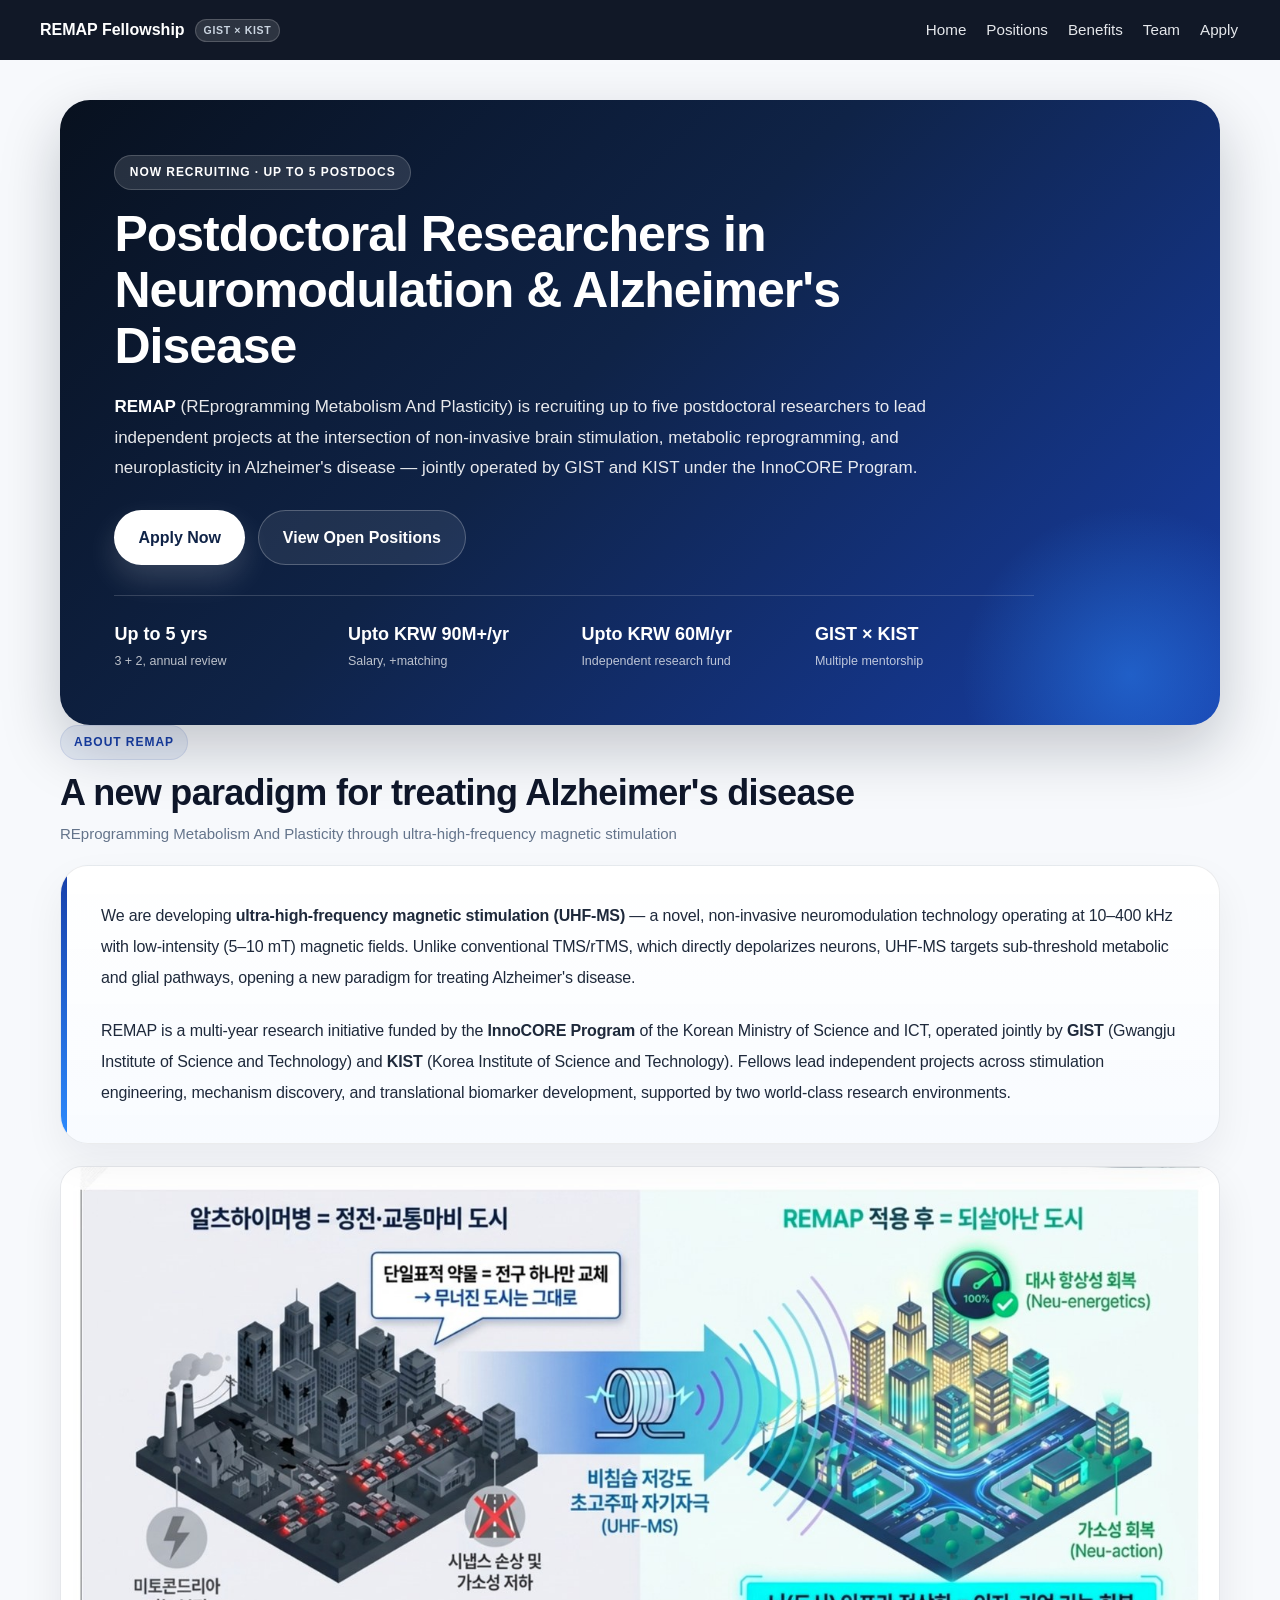
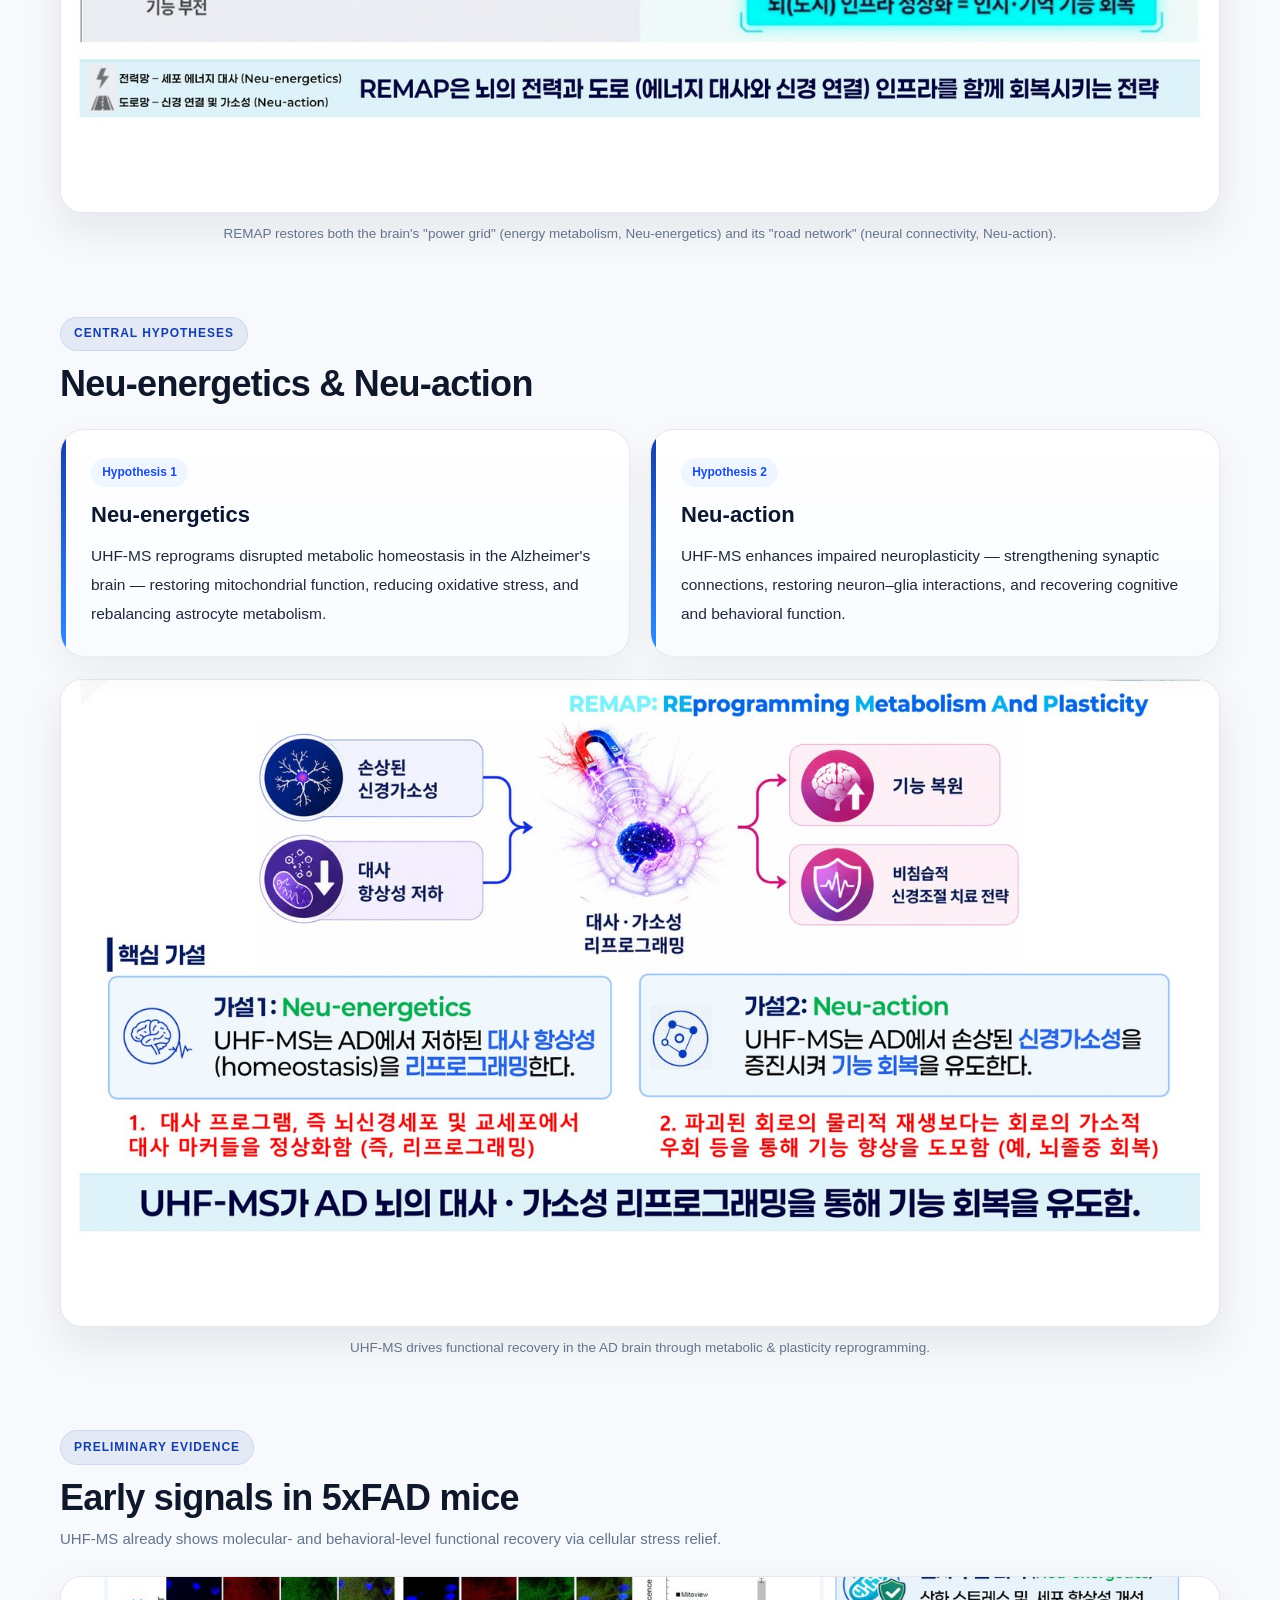
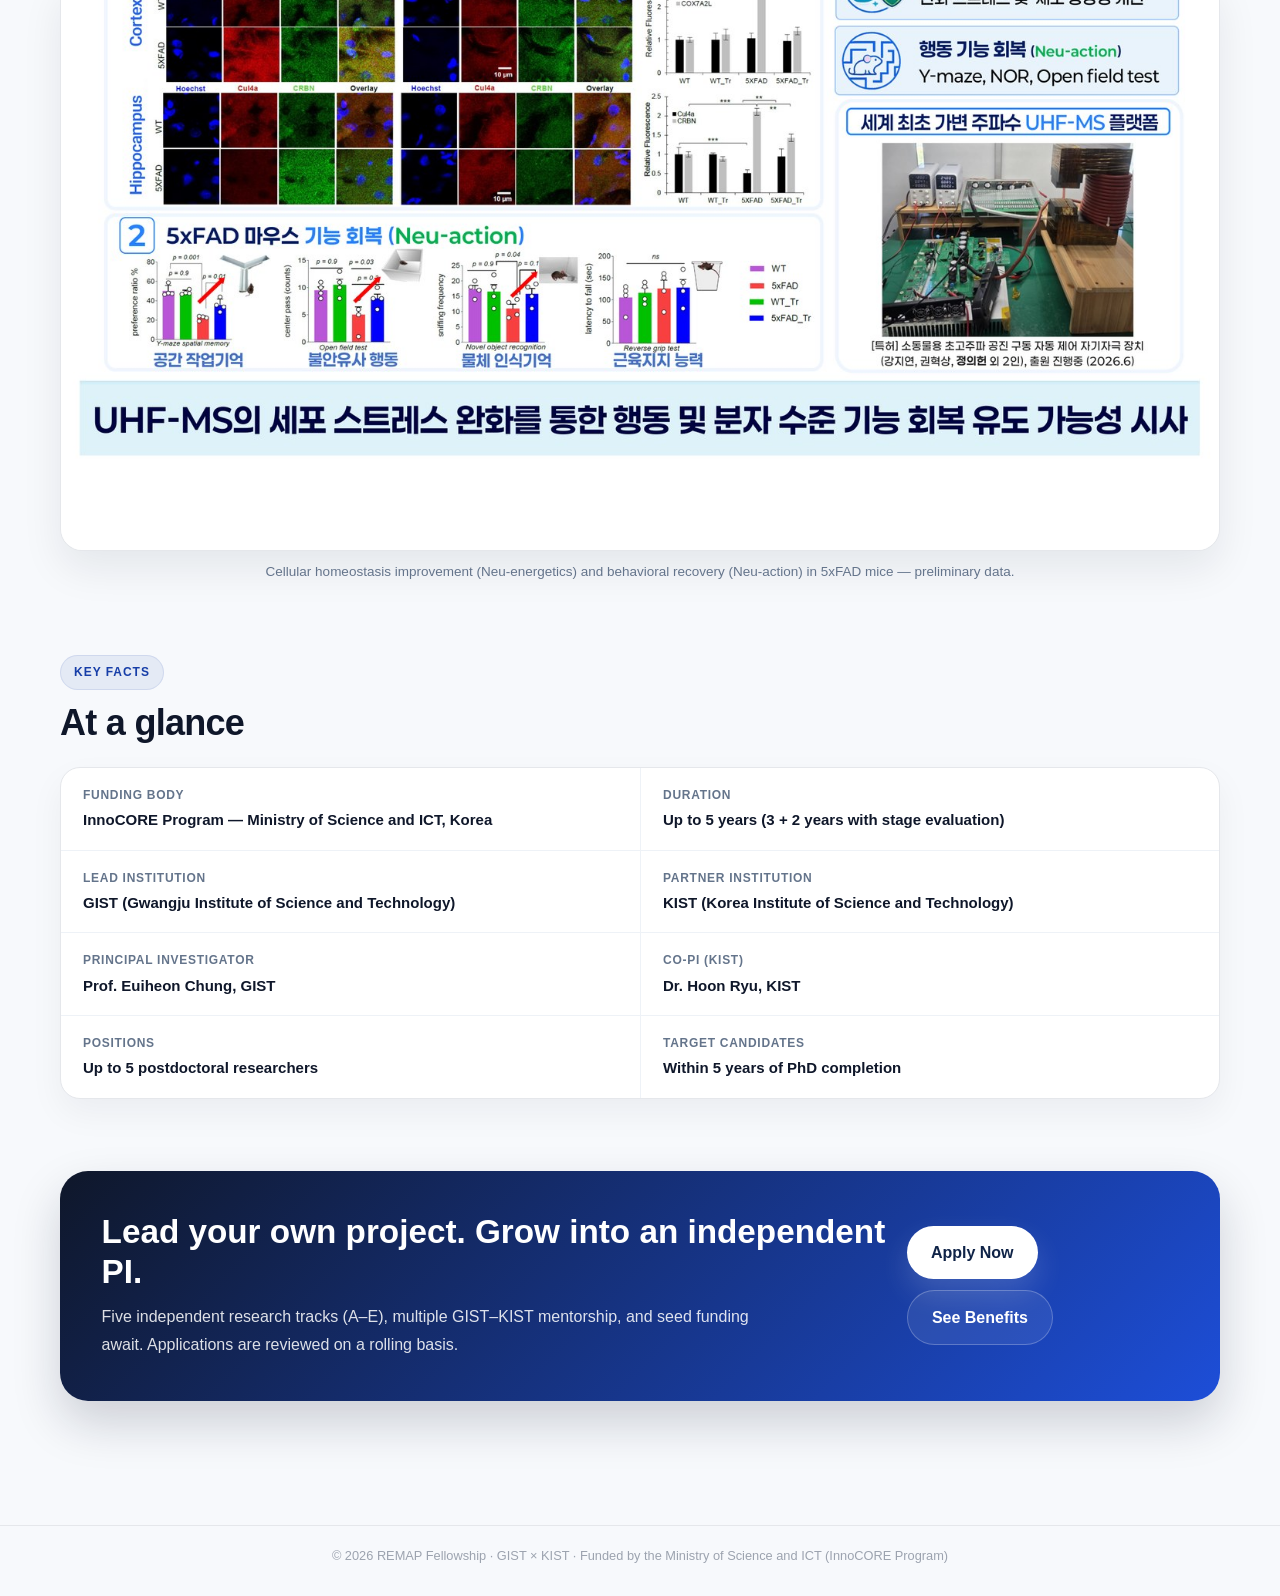
==== commit 39bfb050: "Update hero/CTA copy: 'Upto' salary/fund caps, 'Multiple mentorship'" ====
--- a/index.html
+++ b/index.html
@@ -48,9 +48,9 @@
         </div>
         <div class="remap-hero-meta">
           <div><strong>Up to 5 yrs</strong><span>3 + 2, annual review</span></div>
-          <div><strong>KRW 90M+/yr</strong><span>Salary, +matching</span></div>
-          <div><strong>KRW 60M/yr</strong><span>Independent research fund</span></div>
-          <div><strong>GIST × KIST</strong><span>Dual mentorship</span></div>
+          <div><strong>Upto KRW 90M+/yr</strong><span>Salary, +matching</span></div>
+          <div><strong>Upto KRW 60M/yr</strong><span>Independent research fund</span></div>
+          <div><strong>GIST × KIST</strong><span>Multiple mentorship</span></div>
         </div>
       </div>
     </section>
@@ -174,7 +174,7 @@
       <div class="remap-cta">
         <div>
           <h2>Lead your own project. Grow into an independent PI.</h2>
-          <p>Five independent research tracks (A–E), dual GIST–KIST mentorship, and seed funding await. Applications are reviewed on a rolling basis.</p>
+          <p>Five independent research tracks (A–E), multiple GIST–KIST mentorship, and seed funding await. Applications are reviewed on a rolling basis.</p>
         </div>
         <div class="remap-cta-links">
           <a class="remap-btn remap-btn-primary" href="contact/">Apply Now</a>
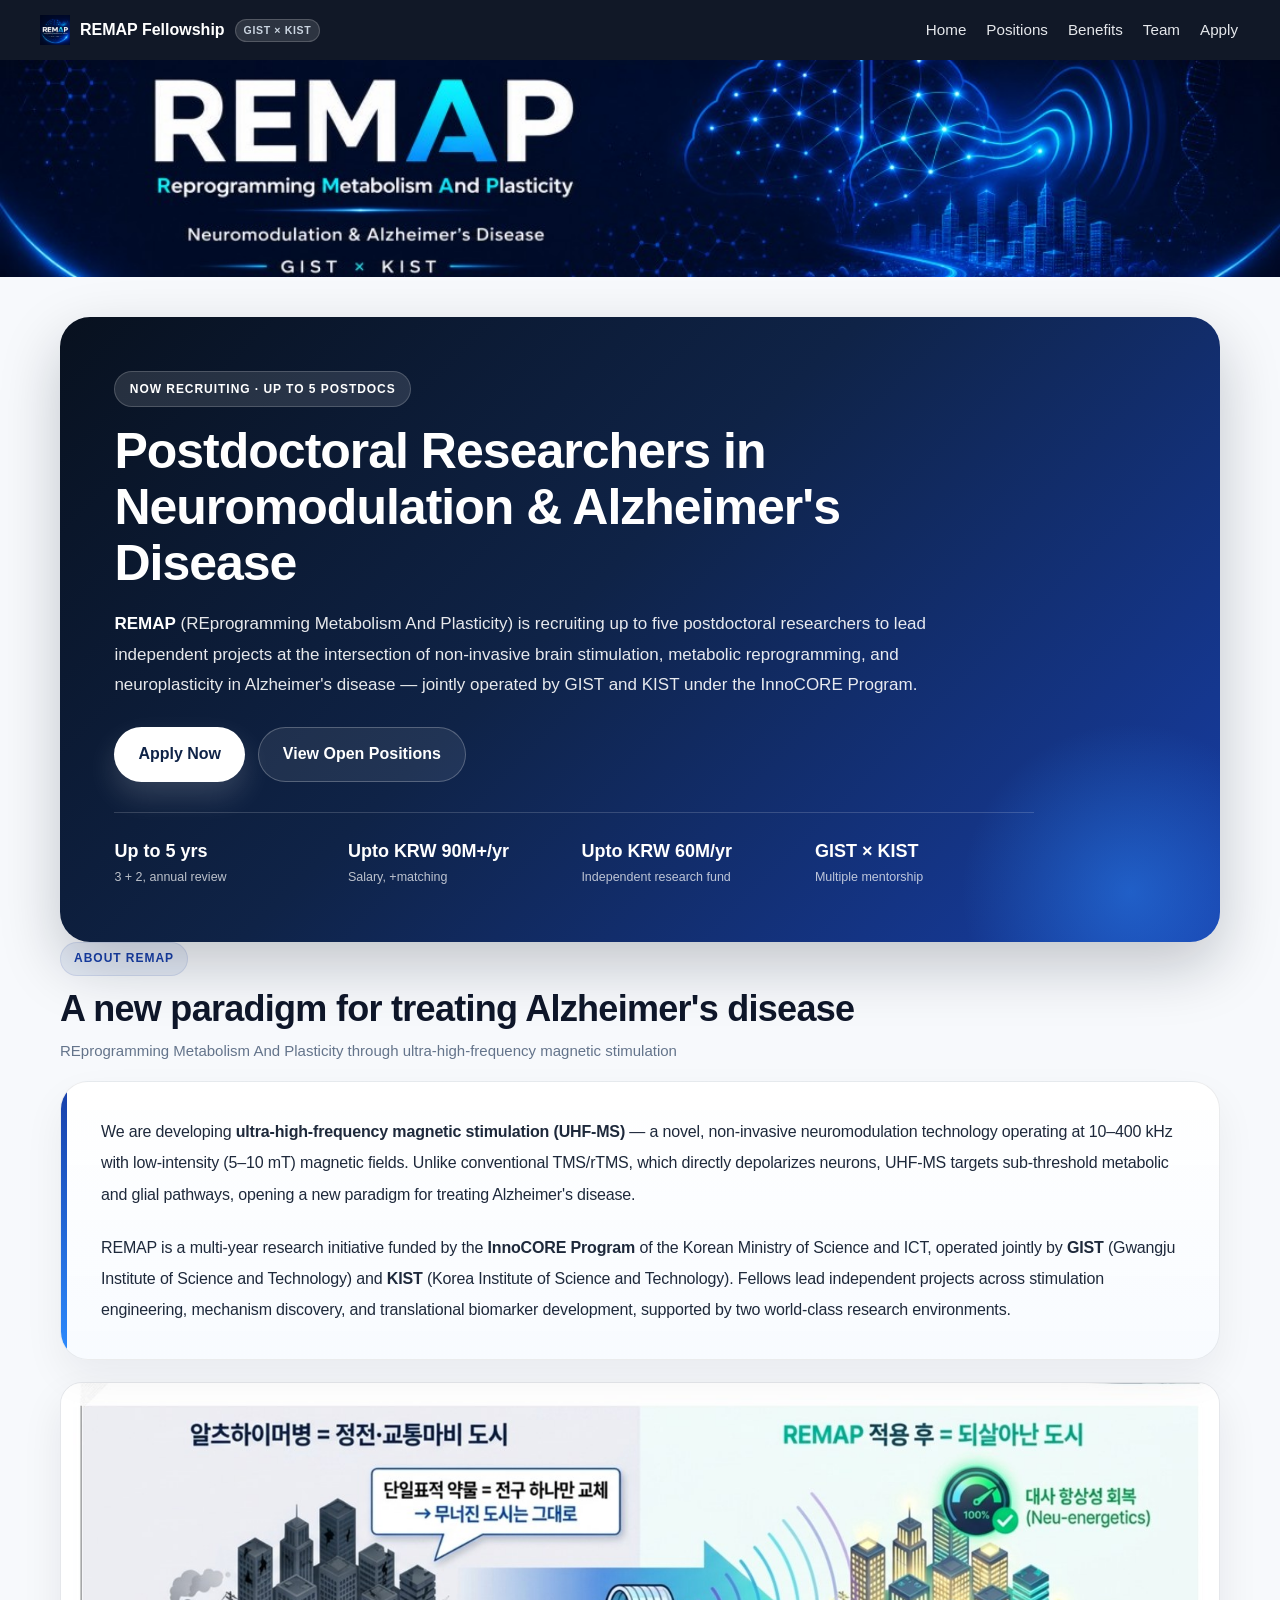
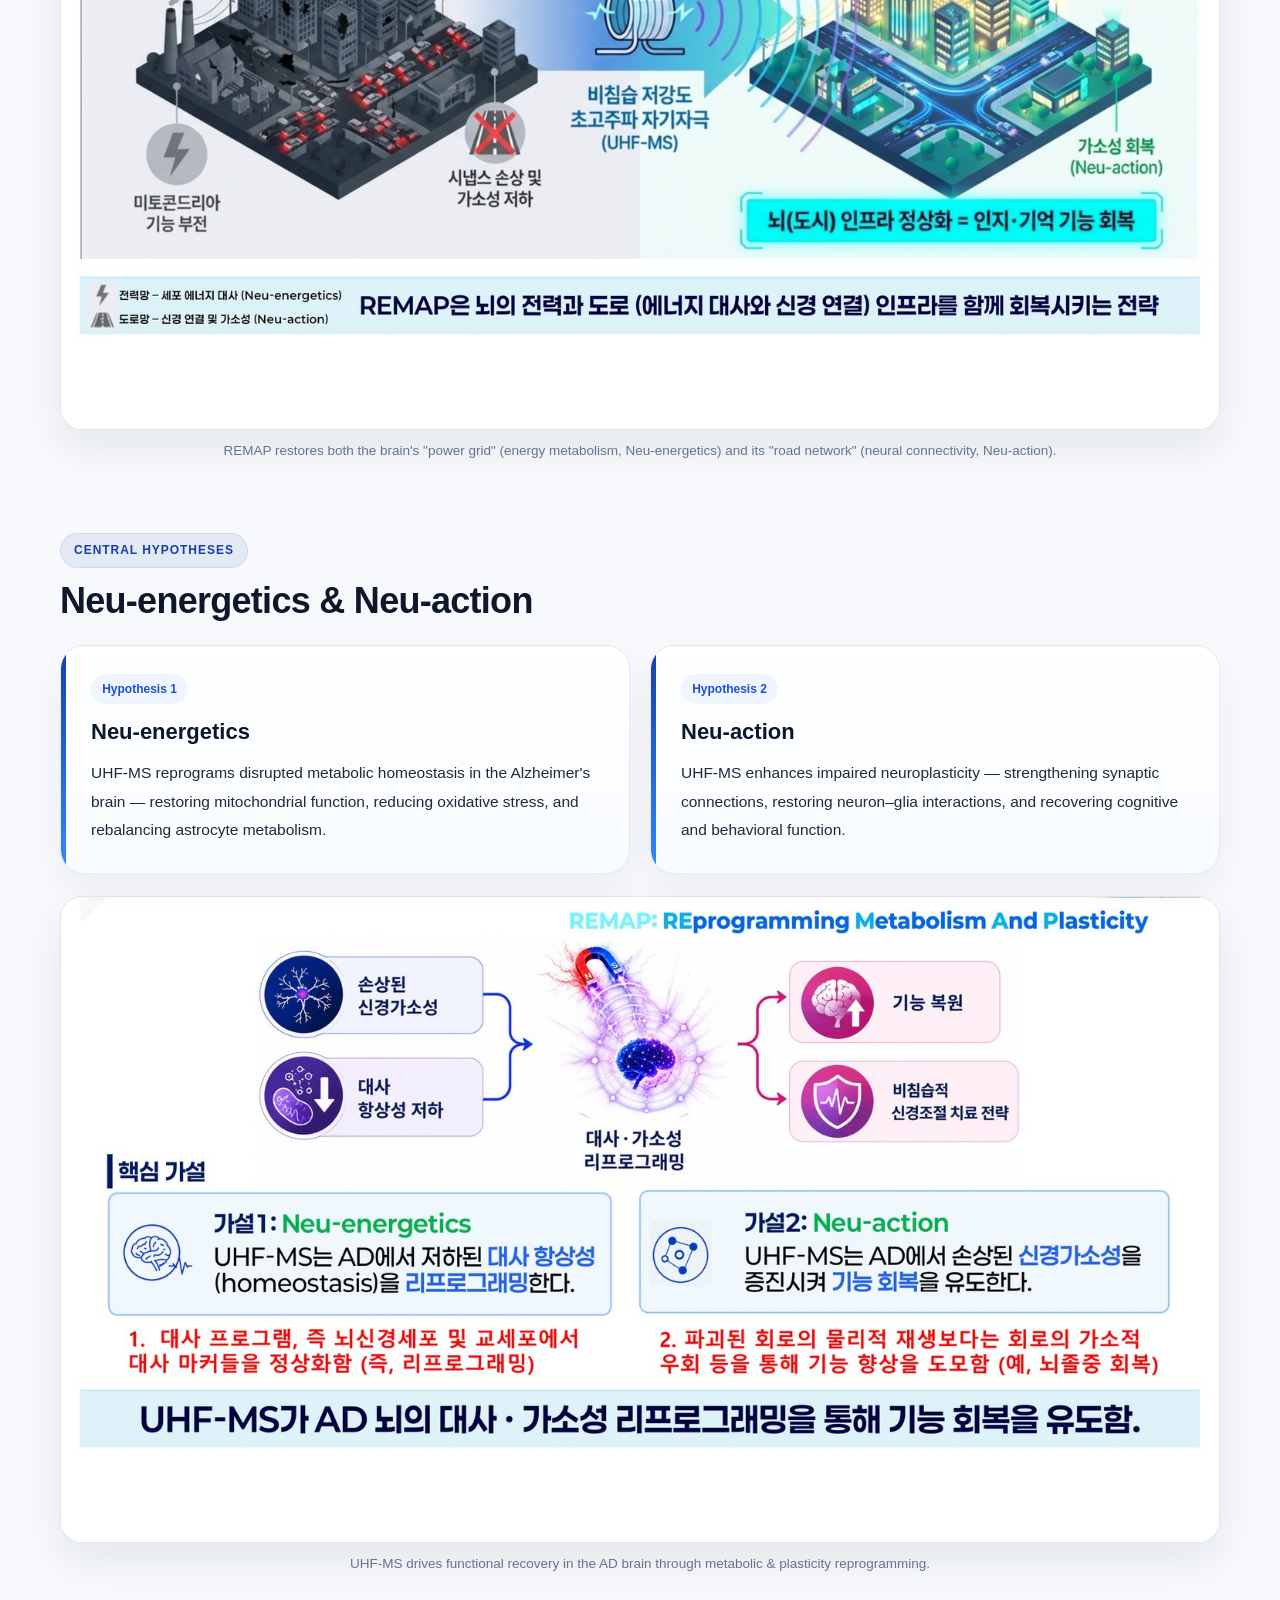
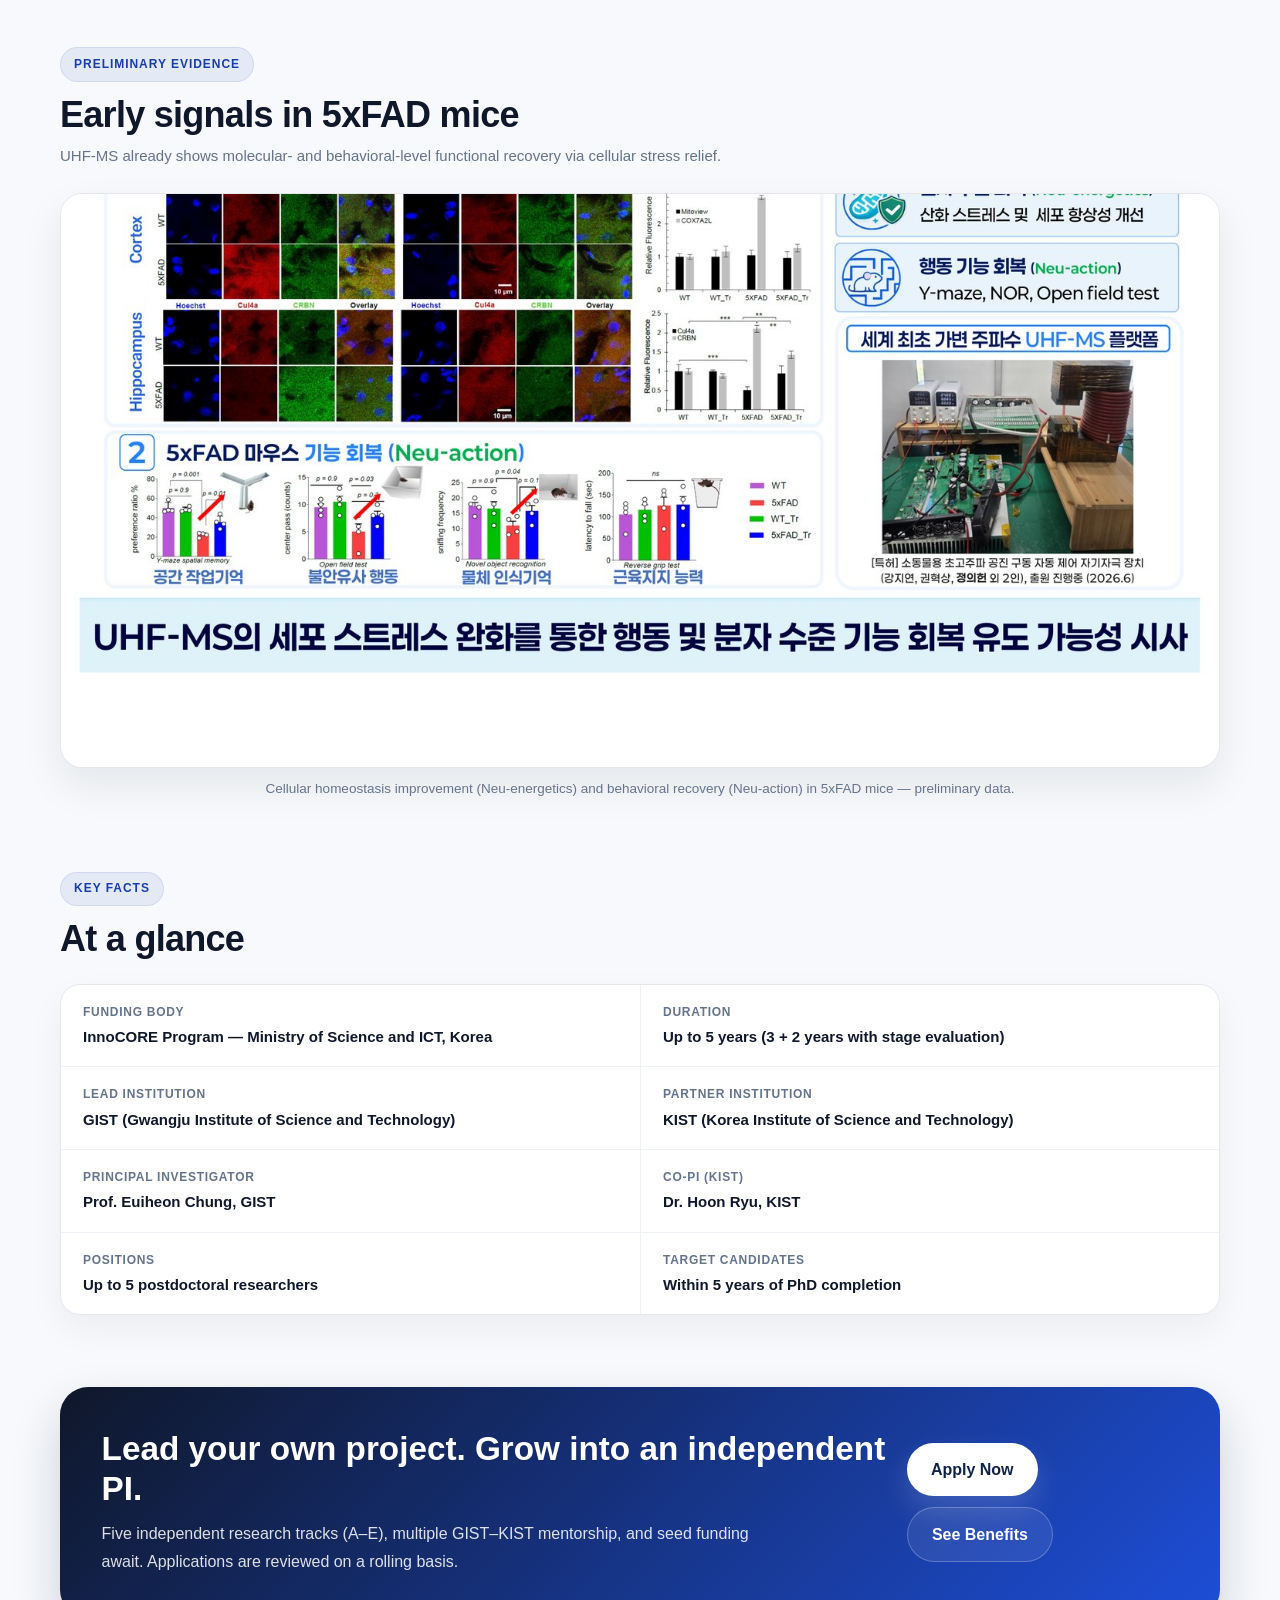
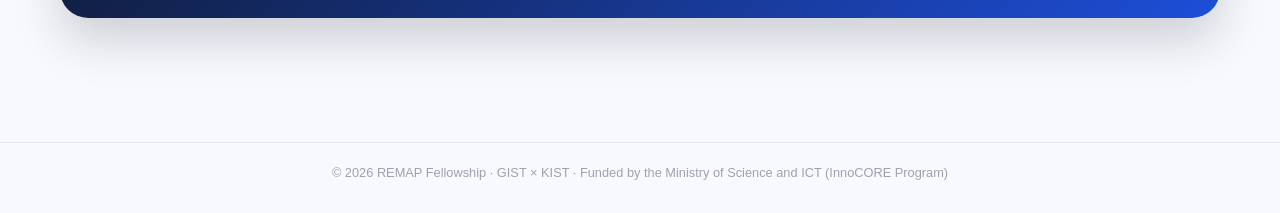
==== commit 0c2231e5: "Apply professor feedback to REMAP Fellowship site - Project D recruited as KIST-resident Bioinformat" ====
--- a/index.html
+++ b/index.html
@@ -14,6 +14,7 @@
 
   <header class="site-header">
     <a class="brand" href="./" aria-label="Go to Home">
+      <img class="brand-logo" src="logo.png" alt="REMAP logo" />
       <span class="brand-text">REMAP Fellowship</span>
       <span class="brand-tag">GIST × KIST</span>
     </a>
@@ -26,6 +27,10 @@
       <a href="contact/">Apply</a>
     </nav>
   </header>
+
+  <div class="site-banner">
+    <img src="banner.png" alt="REMAP Fellowship — REprogramming Metabolism And Plasticity" />
+  </div>
 
   <main class="home-page">
 
--- a/assets/css/style.css
+++ b/assets/css/style.css
@@ -19,6 +19,25 @@
 }
 
 h1,h2,h3{ margin-top: 0; }
+
+/* ✅ 이미지가 모바일에서 넘치지 않도록 (global safety) */
+img{ max-width: 100%; height: auto; }
+
+/* =========================================================
+   Site Banner (GLOBAL) — 각 페이지 맨 위 메인 그림
+========================================================= */
+.site-banner{
+  width: 100%;
+  background: #111827;
+  line-height: 0;
+}
+.site-banner img{
+  display: block;
+  width: 100%;
+  height: auto;
+  margin: 0 auto;
+  max-width: 1300px;
+}
 
 footer{
   text-align: center;
@@ -149,3 +168,19 @@
     padding: 22px 16px;
   }
 }
+
+@media (max-width: 480px){
+  .site-header{
+    padding: 10px 14px;
+    gap: 10px;
+  }
+  .site-nav{
+    gap: 10px 14px;
+  }
+  .site-nav a{
+    font-size: 0.9rem;
+  }
+  .brand{
+    font-size: 0.95rem;
+  }
+}
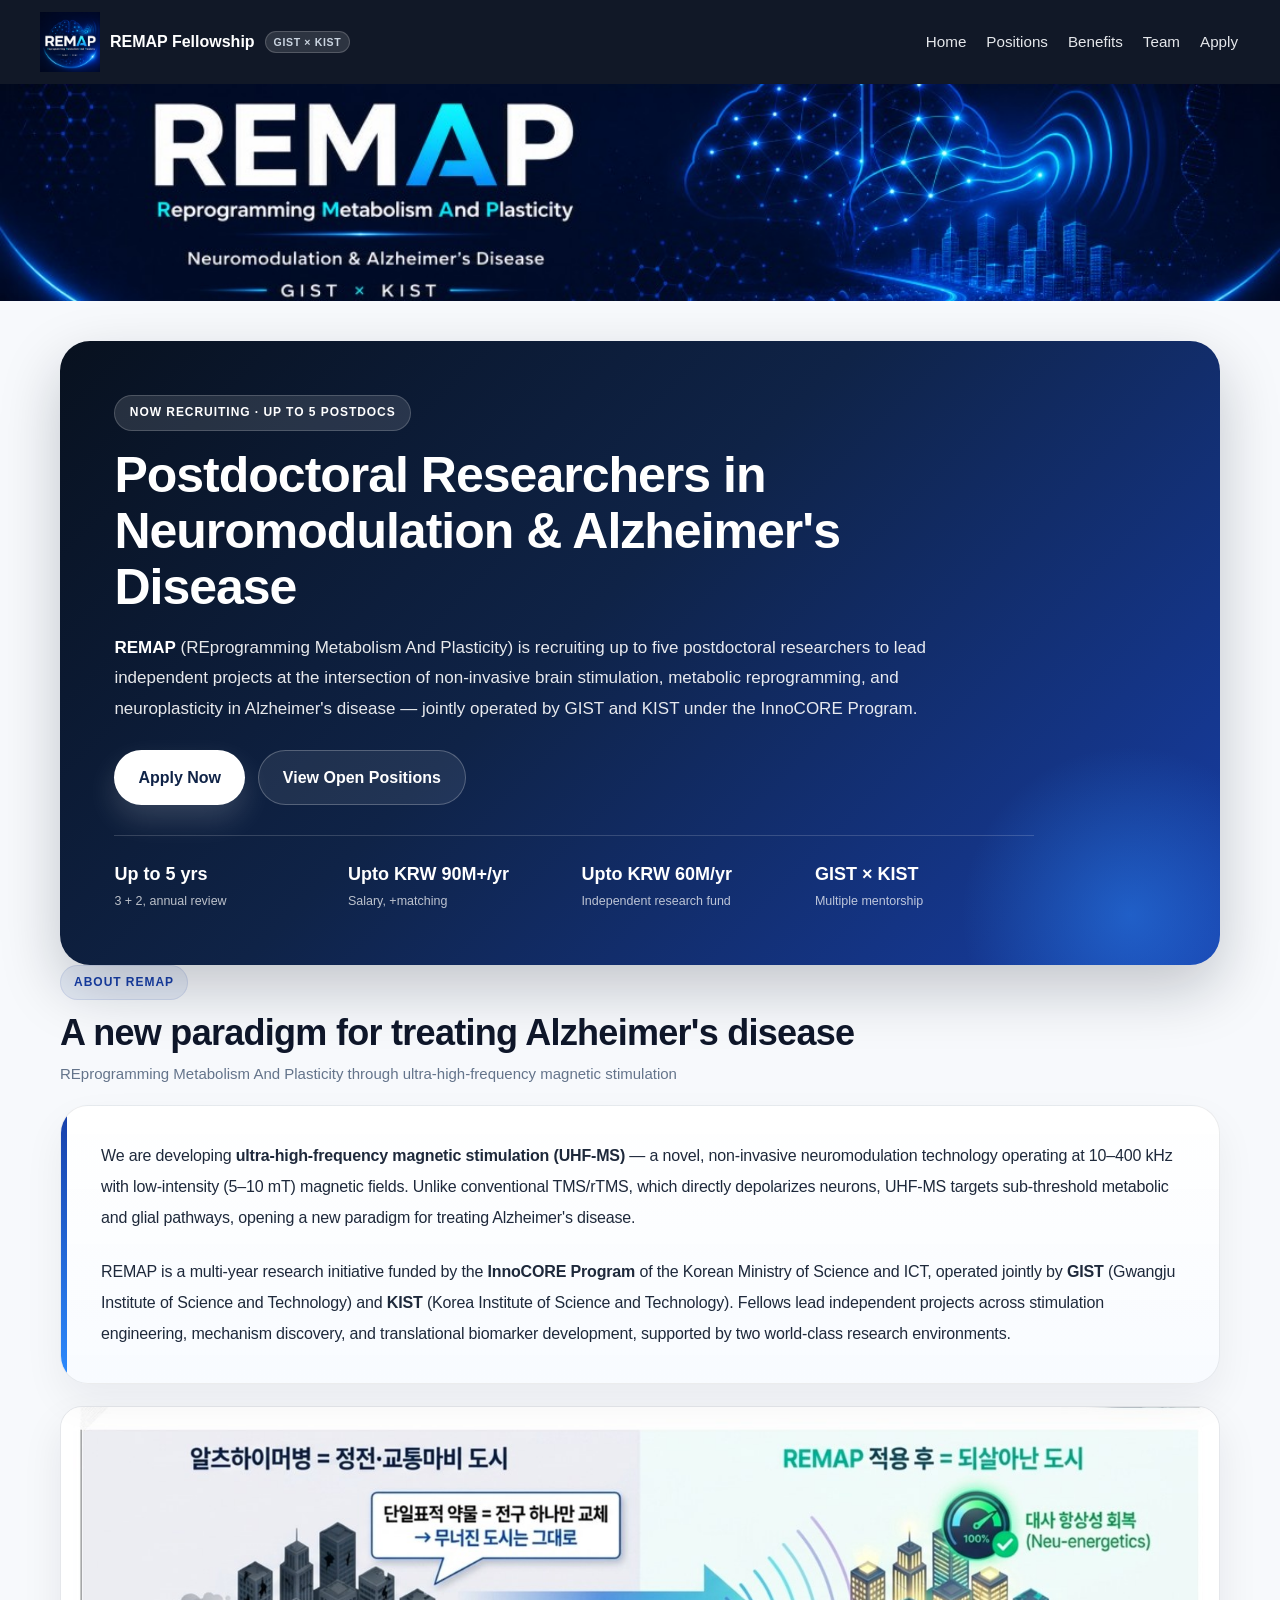
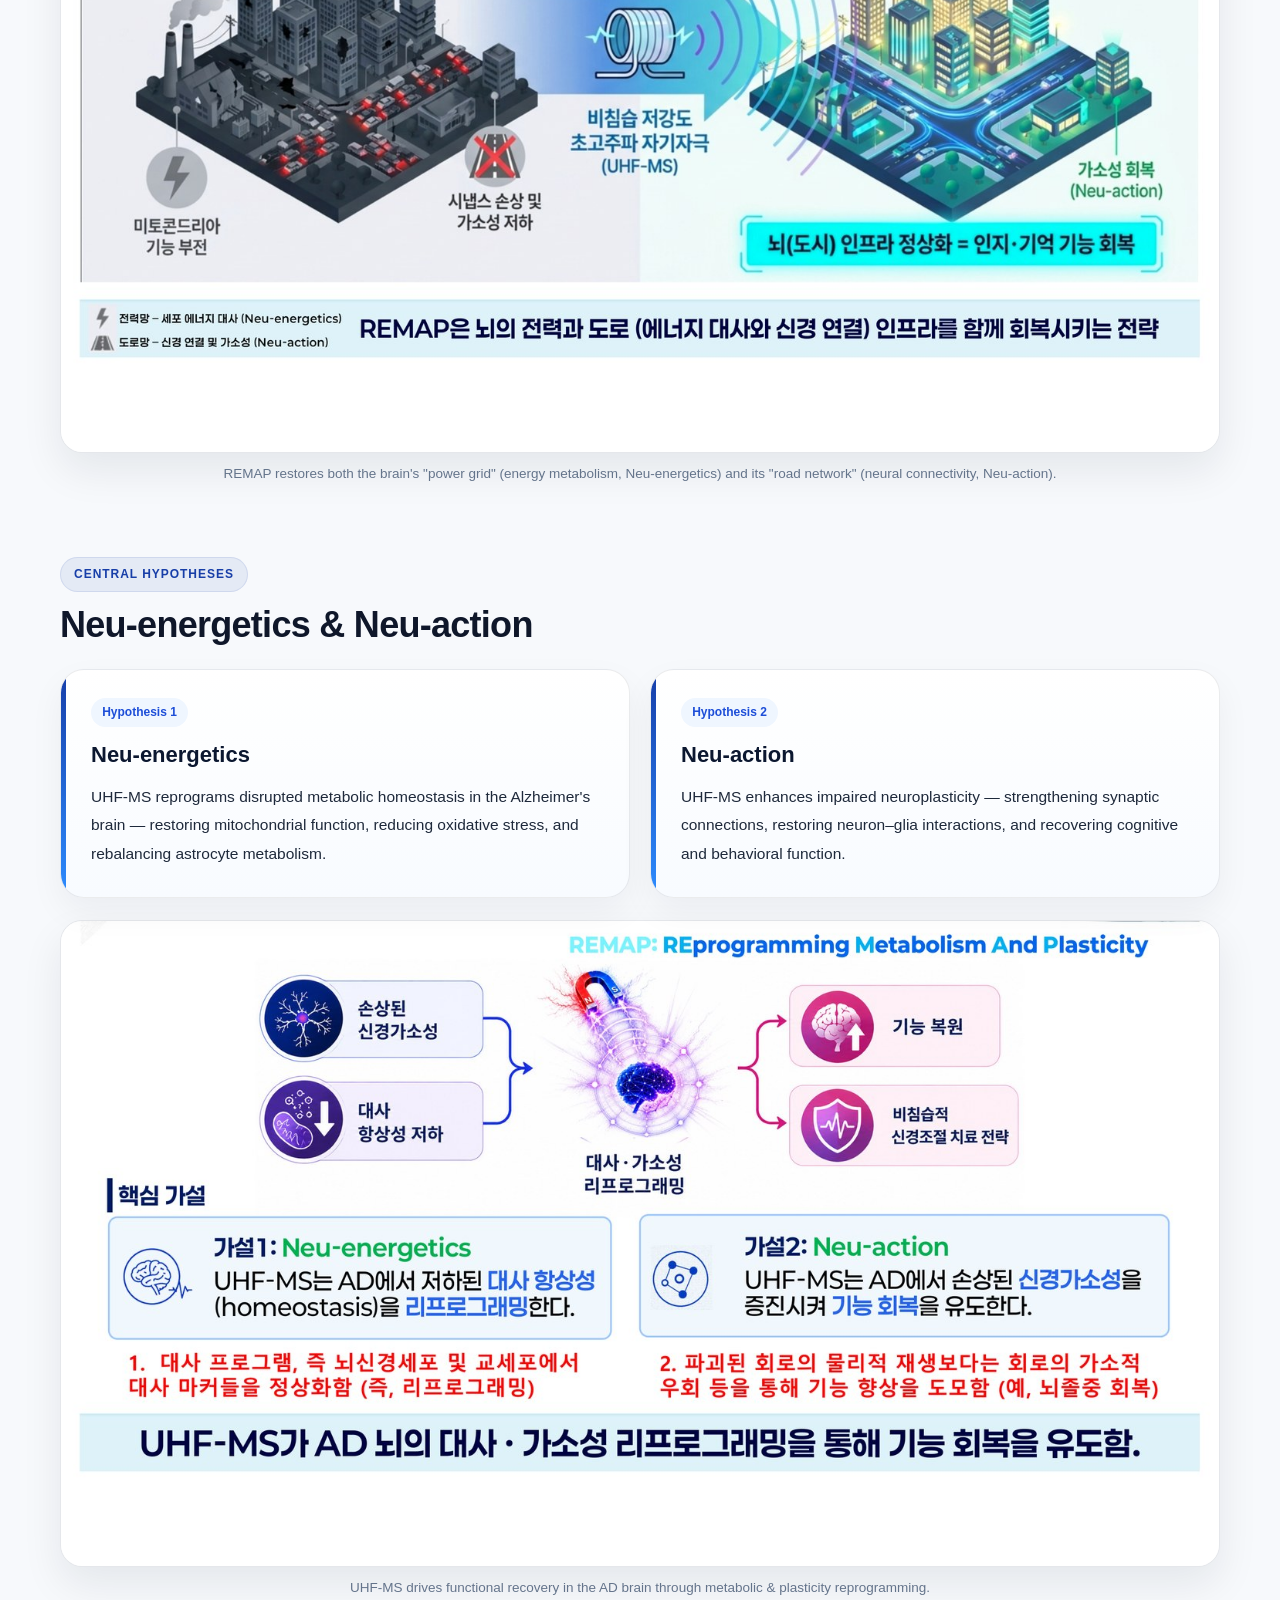
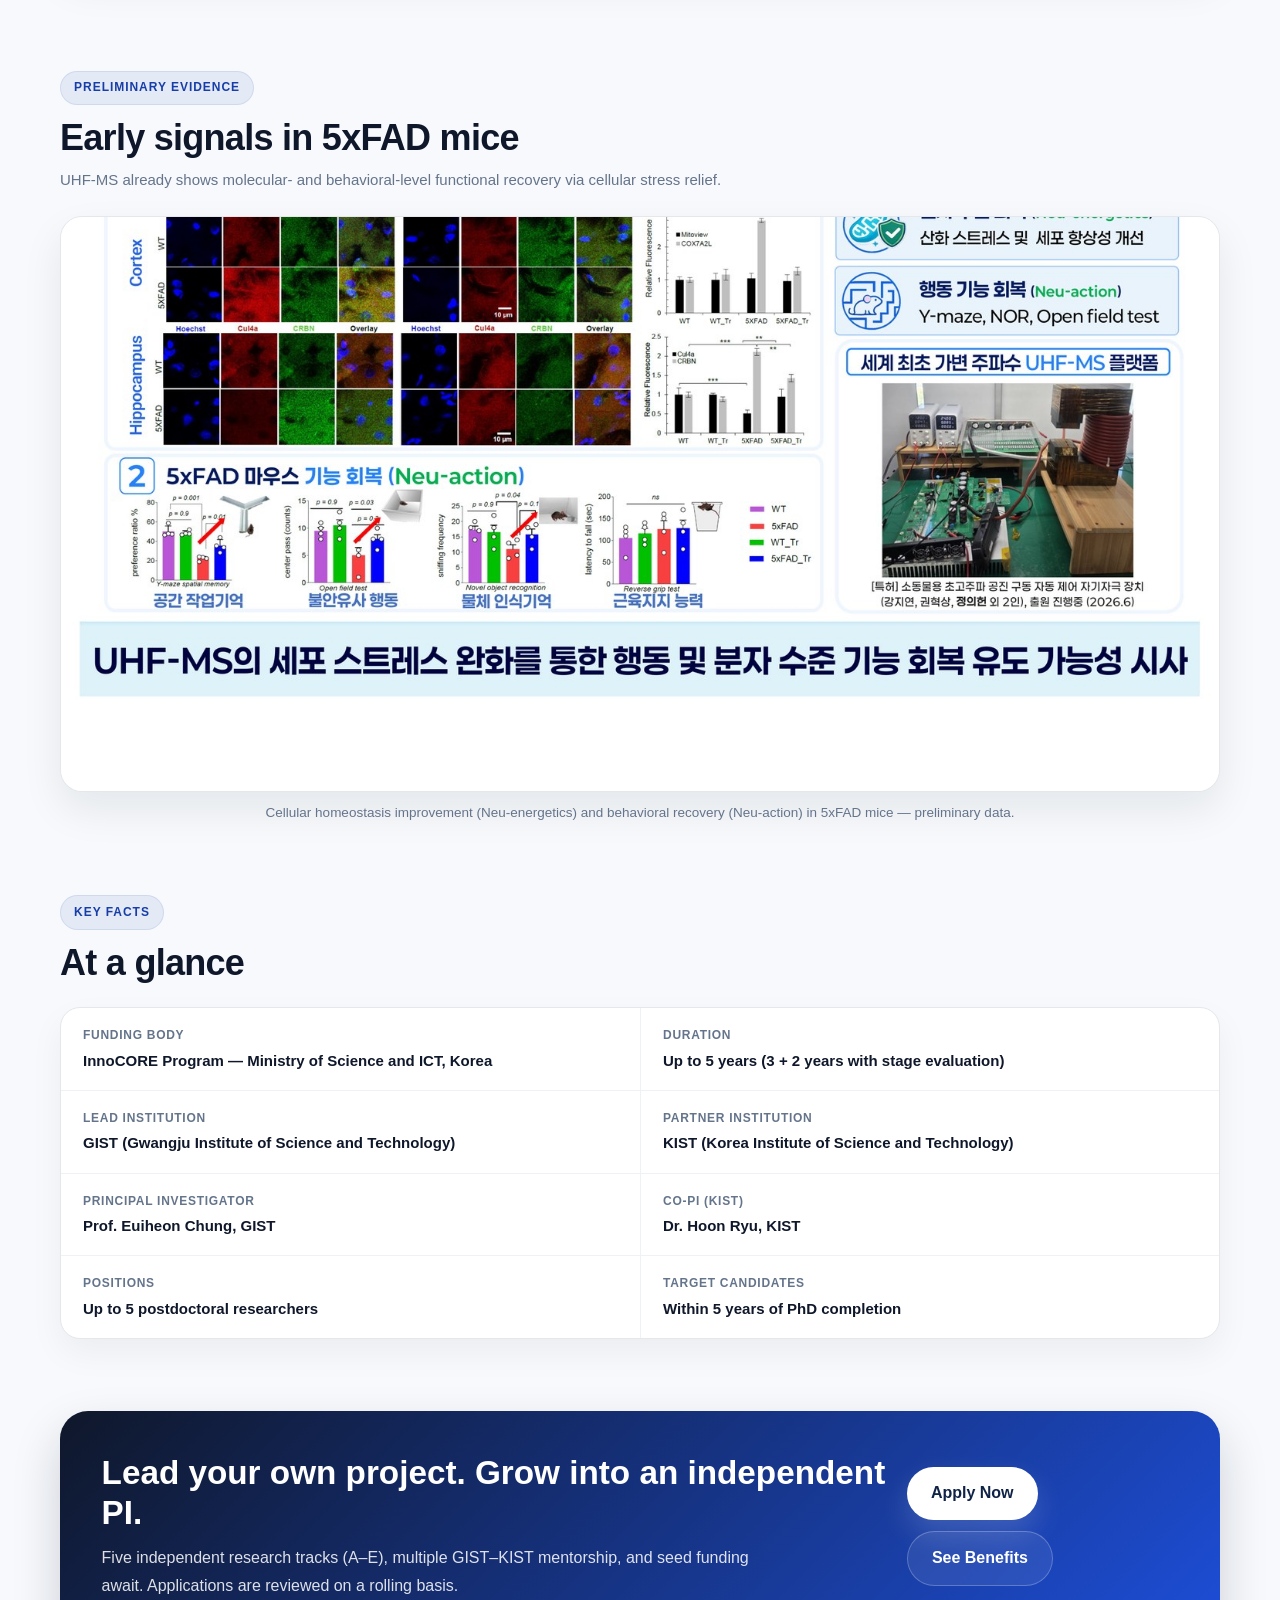
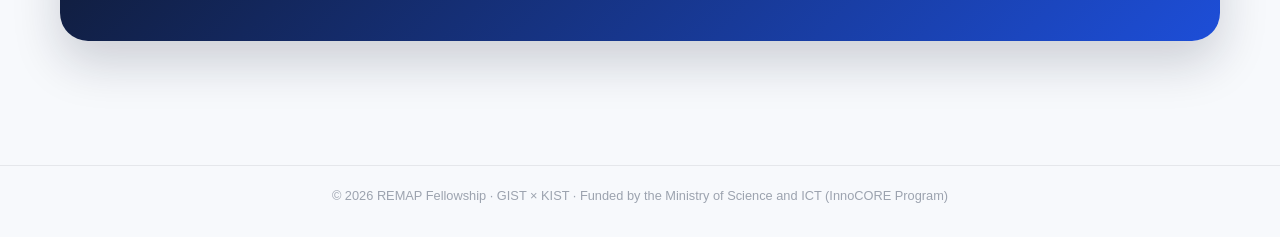
==== commit bb7cf5f5: "Enlarge header logo (60px) and bust style.css cache - Brand logo 44px -> 60px - Confirmed full-bleed" ====
--- a/index.html
+++ b/index.html
@@ -6,7 +6,7 @@
   <meta name="viewport" content="width=device-width, initial-scale=1.0" />
   <meta name="description" content="REMAP Fellowship: up to five postdoctoral researchers leading independent projects in non-invasive neuromodulation, metabolic reprogramming, and neuroplasticity for Alzheimer's disease. Funded by the InnoCORE Program, GIST × KIST." />
 
-  <link rel="stylesheet" href="assets/css/style.css" />
+  <link rel="stylesheet" href="assets/css/style.css?v=3" />
   <link rel="stylesheet" href="assets/css/home.css" />
 </head>
 
--- a/assets/css/style.css
+++ b/assets/css/style.css
@@ -33,10 +33,9 @@
 }
 .site-banner img{
   display: block;
-  width: 100%;
+  width: 100%;       /* ✅ 가로 끝까지 풀-블리드 (좌우 잘림/여백 없이) */
   height: auto;
-  margin: 0 auto;
-  max-width: 1300px;
+  margin: 0;
 }
 
 footer{
@@ -79,10 +78,10 @@
 }
 
 .brand-logo{
-  width: 30px !important;
-  height: 30px !important;
-  max-width: 30px !important;
-  max-height: 30px !important;
+  width: 60px !important;
+  height: 60px !important;
+  max-width: 60px !important;
+  max-height: 60px !important;
   object-fit: contain;
   display: block;
 }
